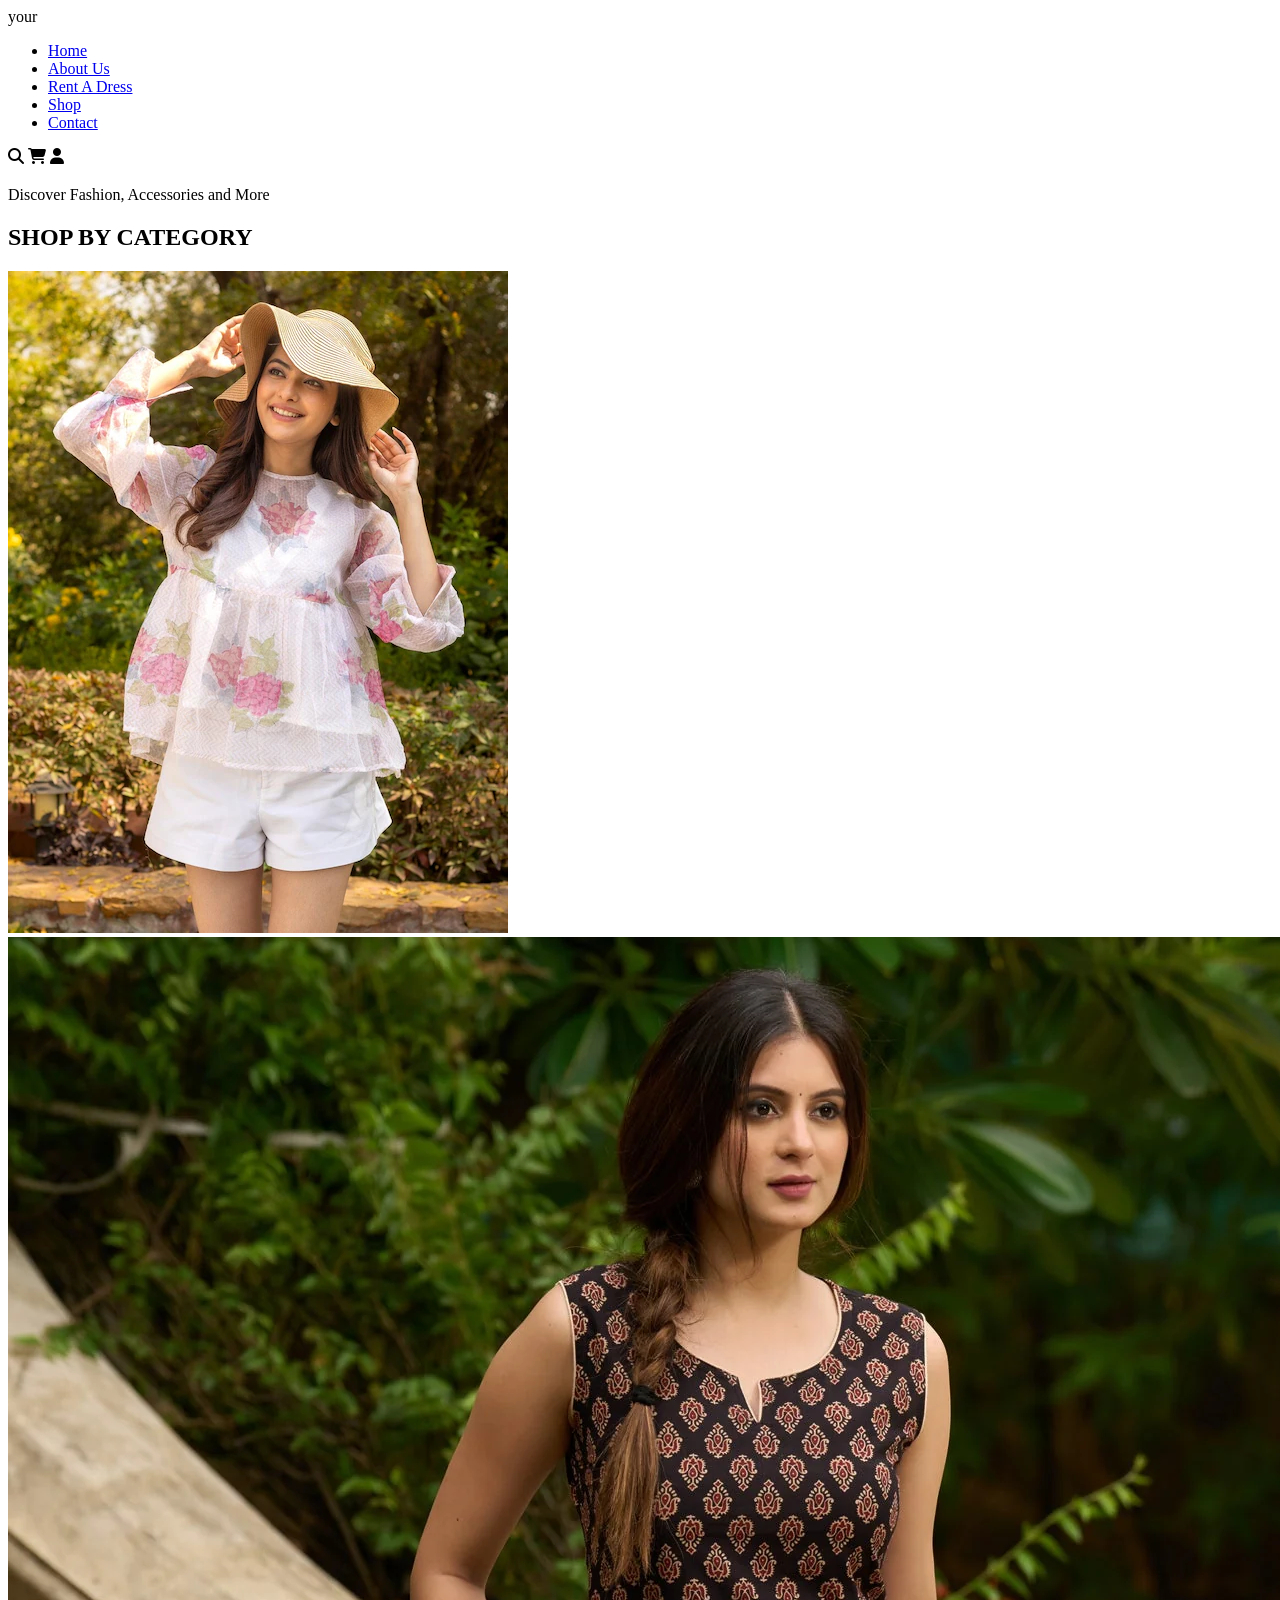
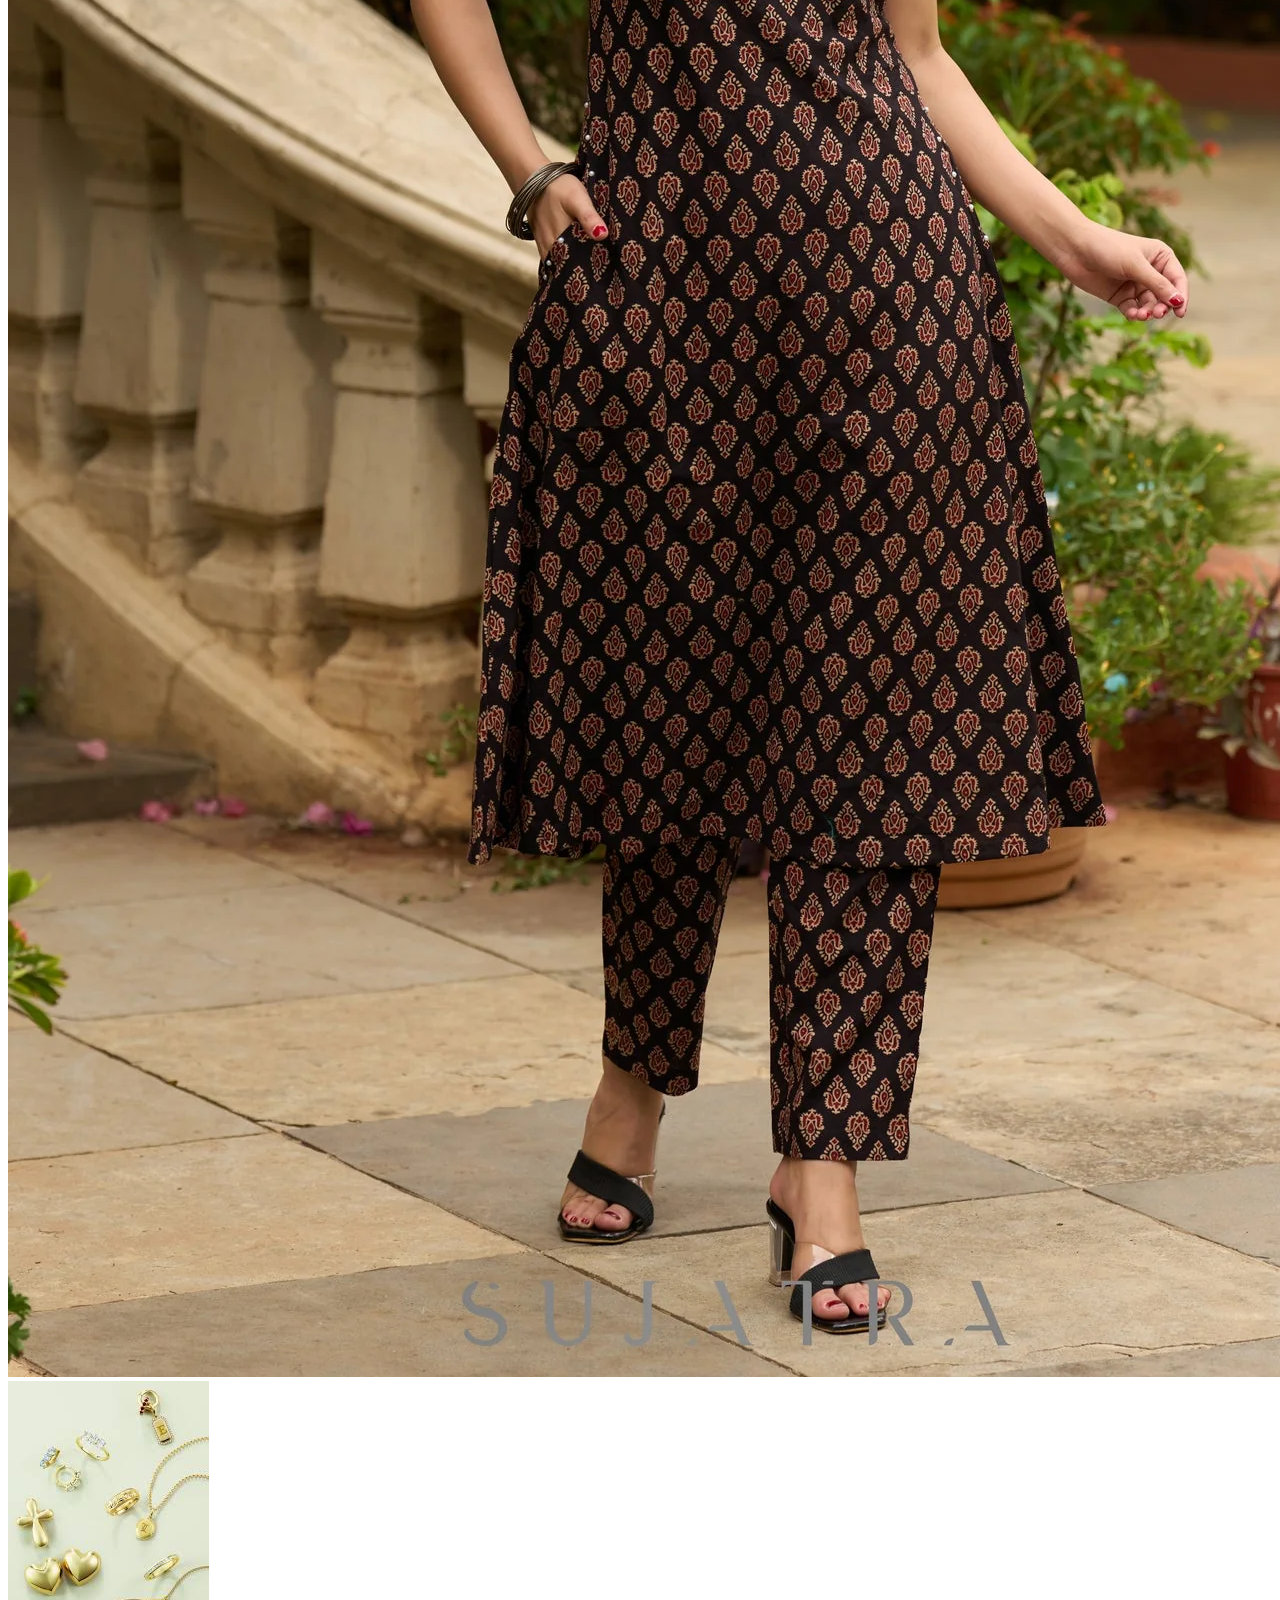
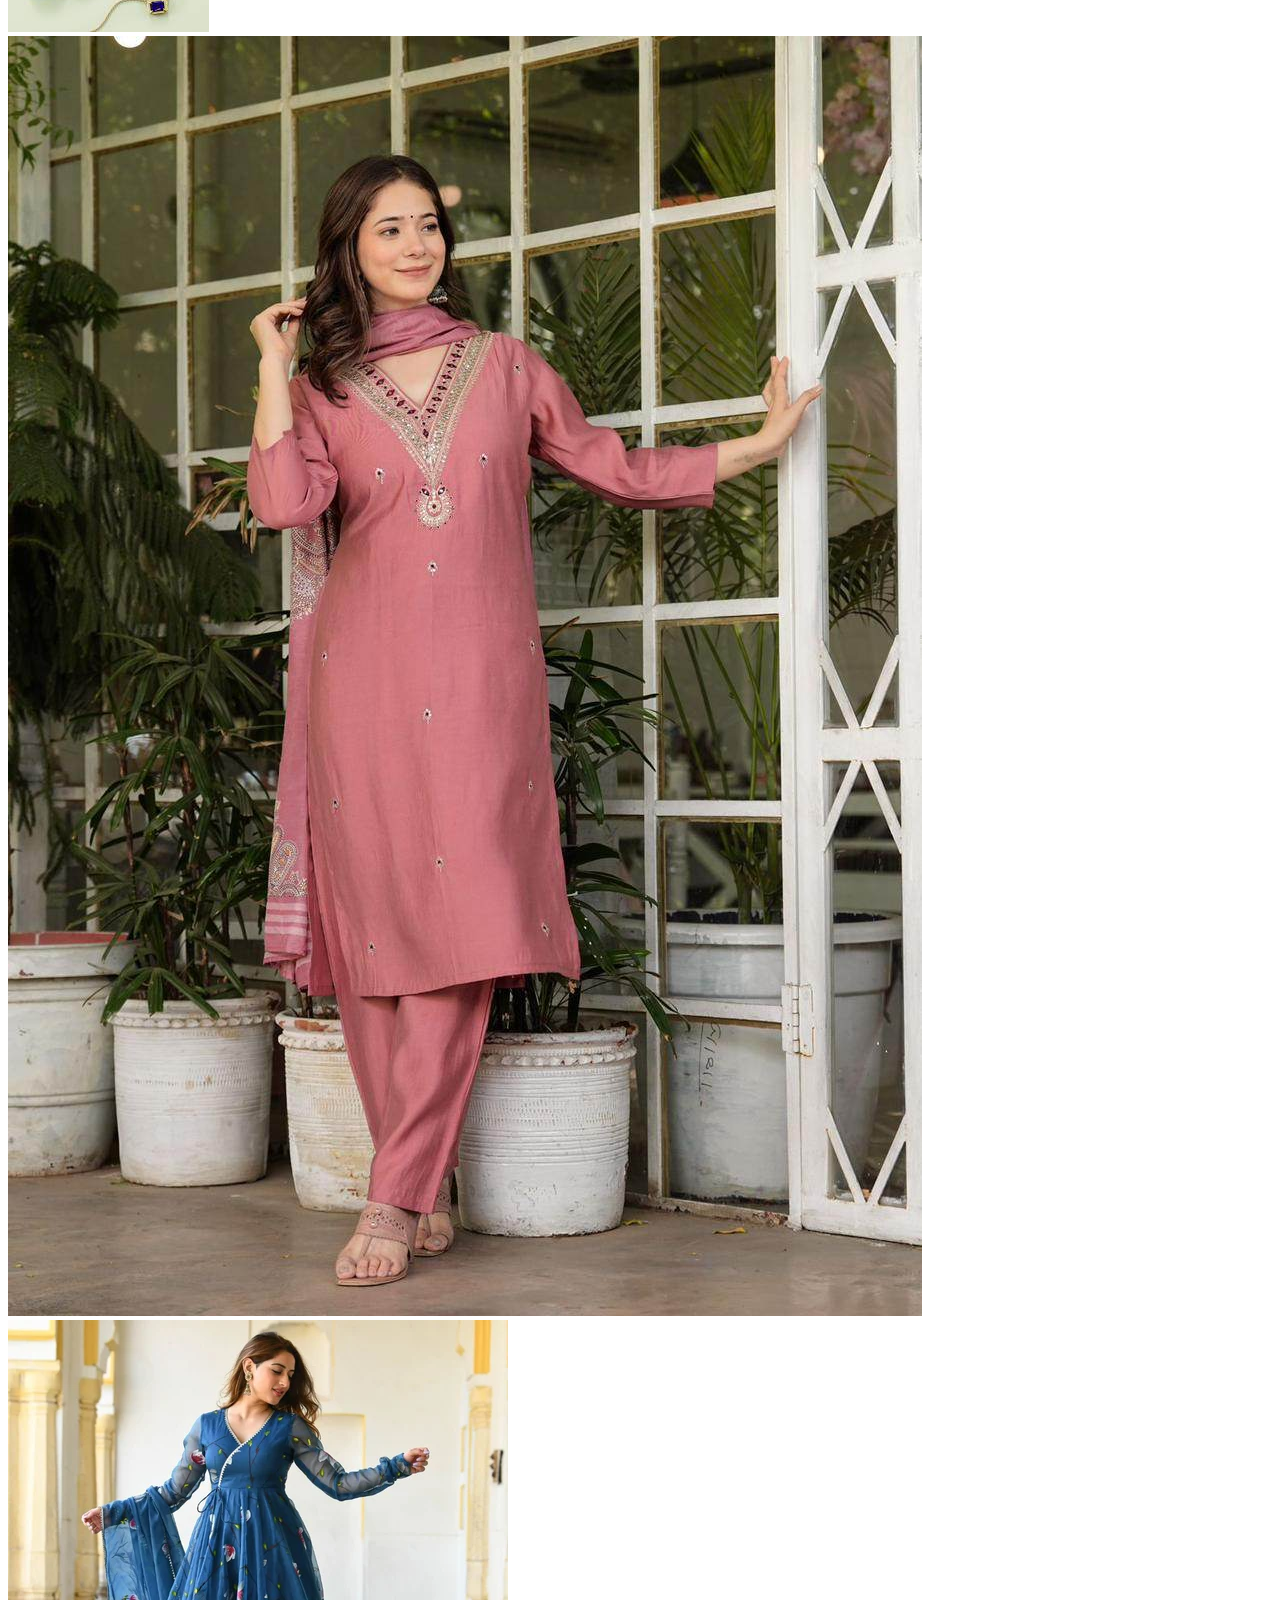
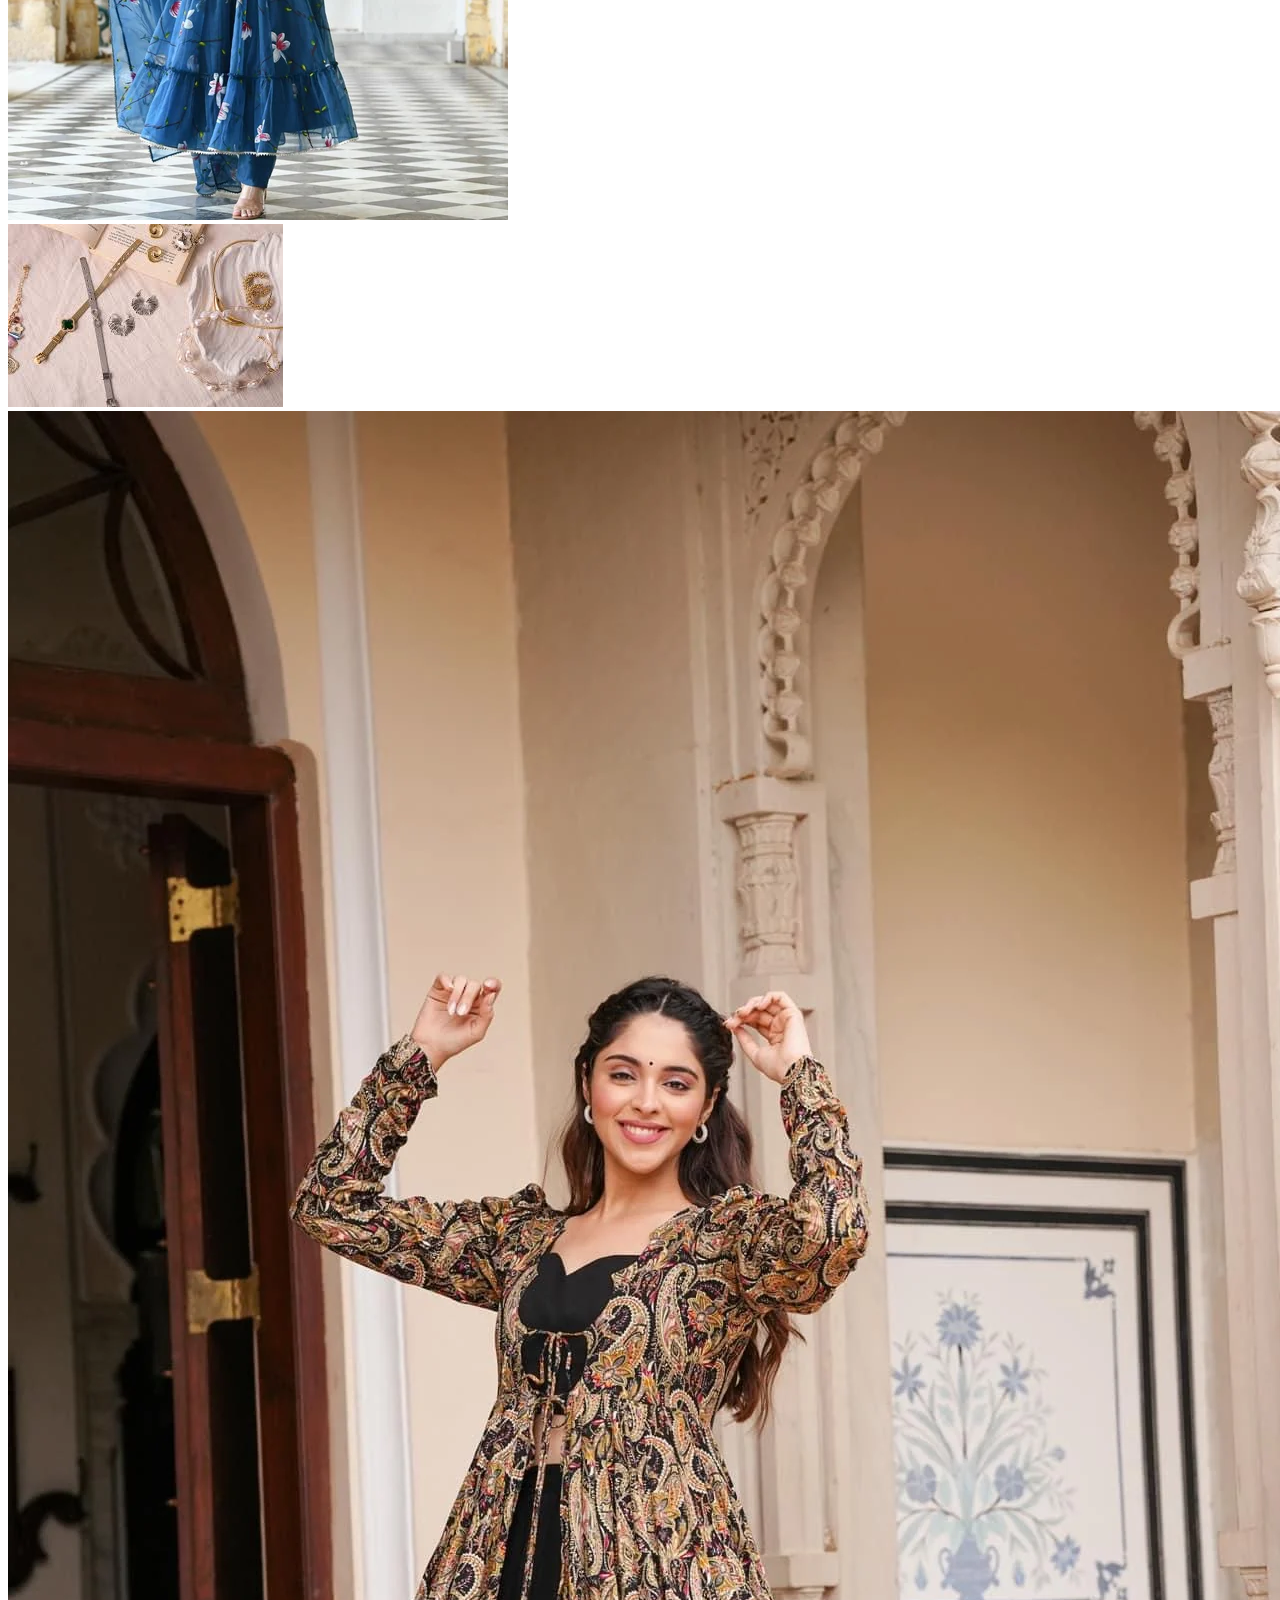
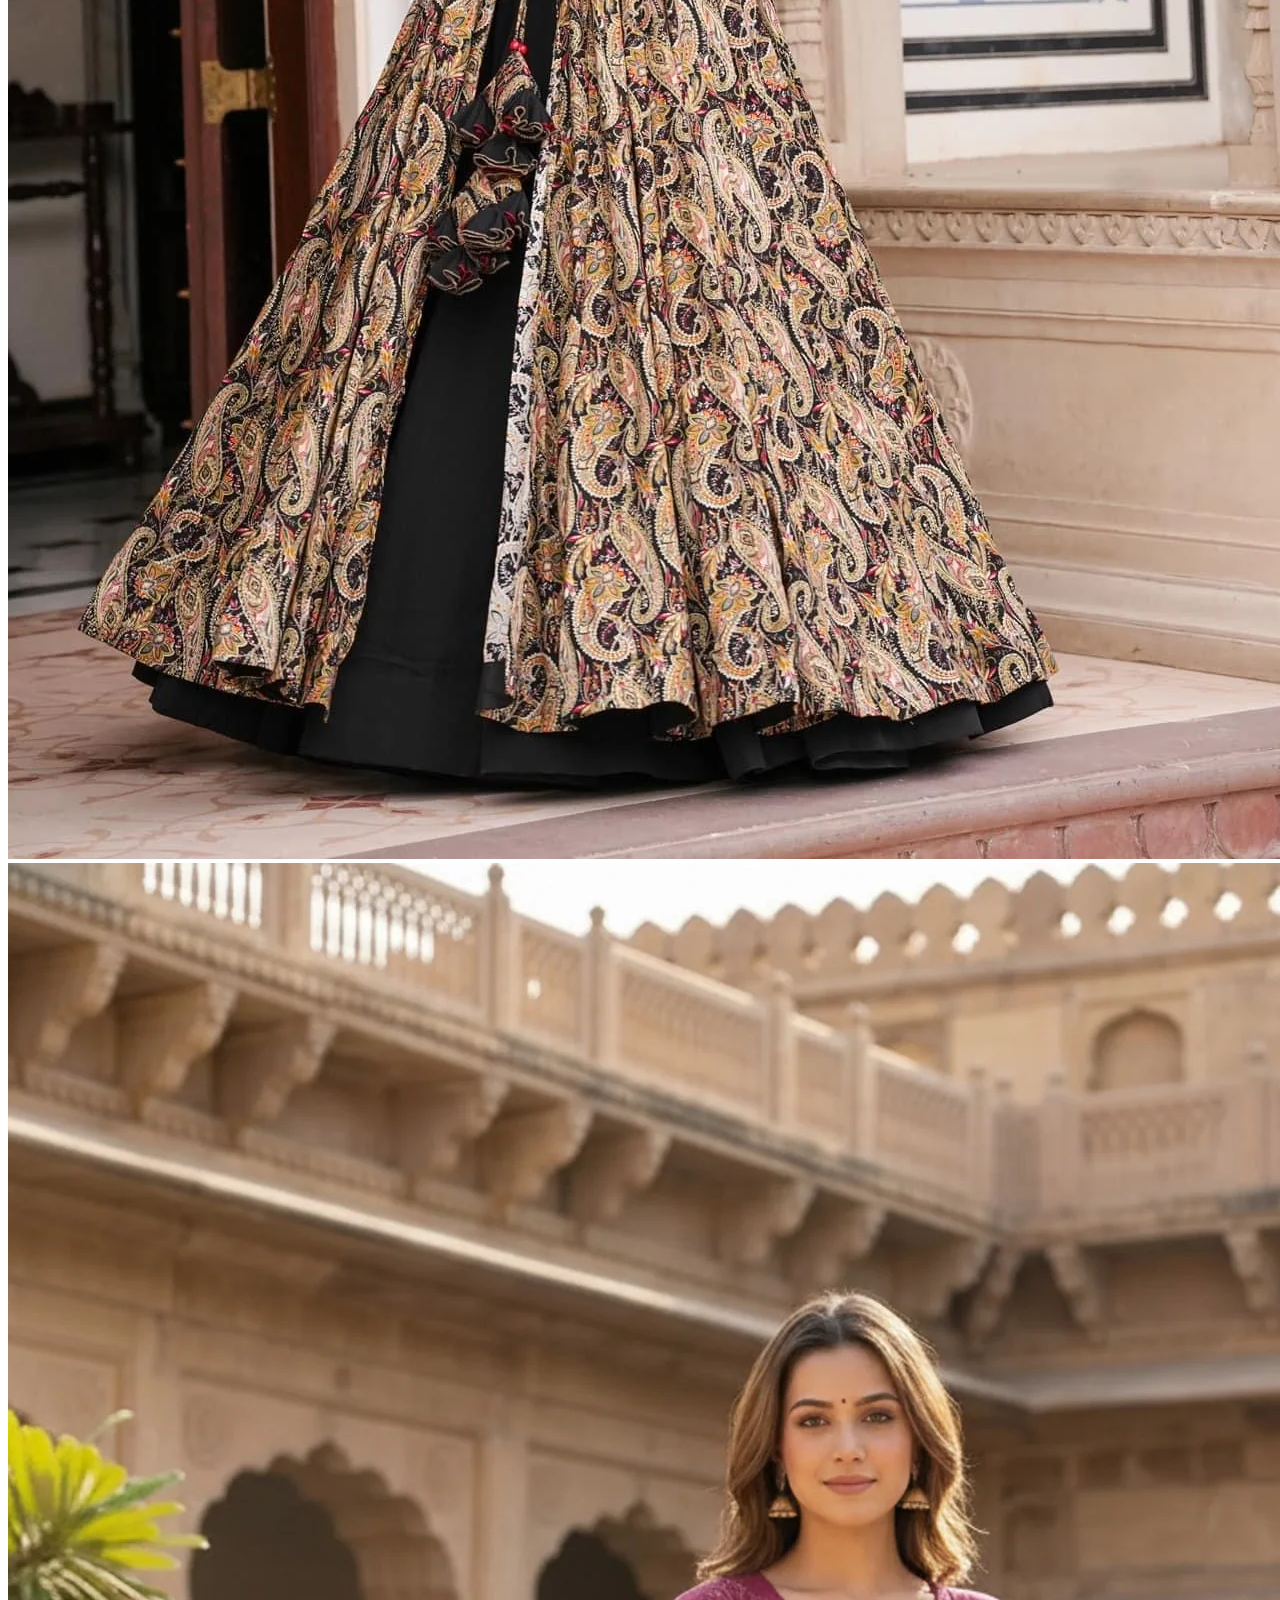
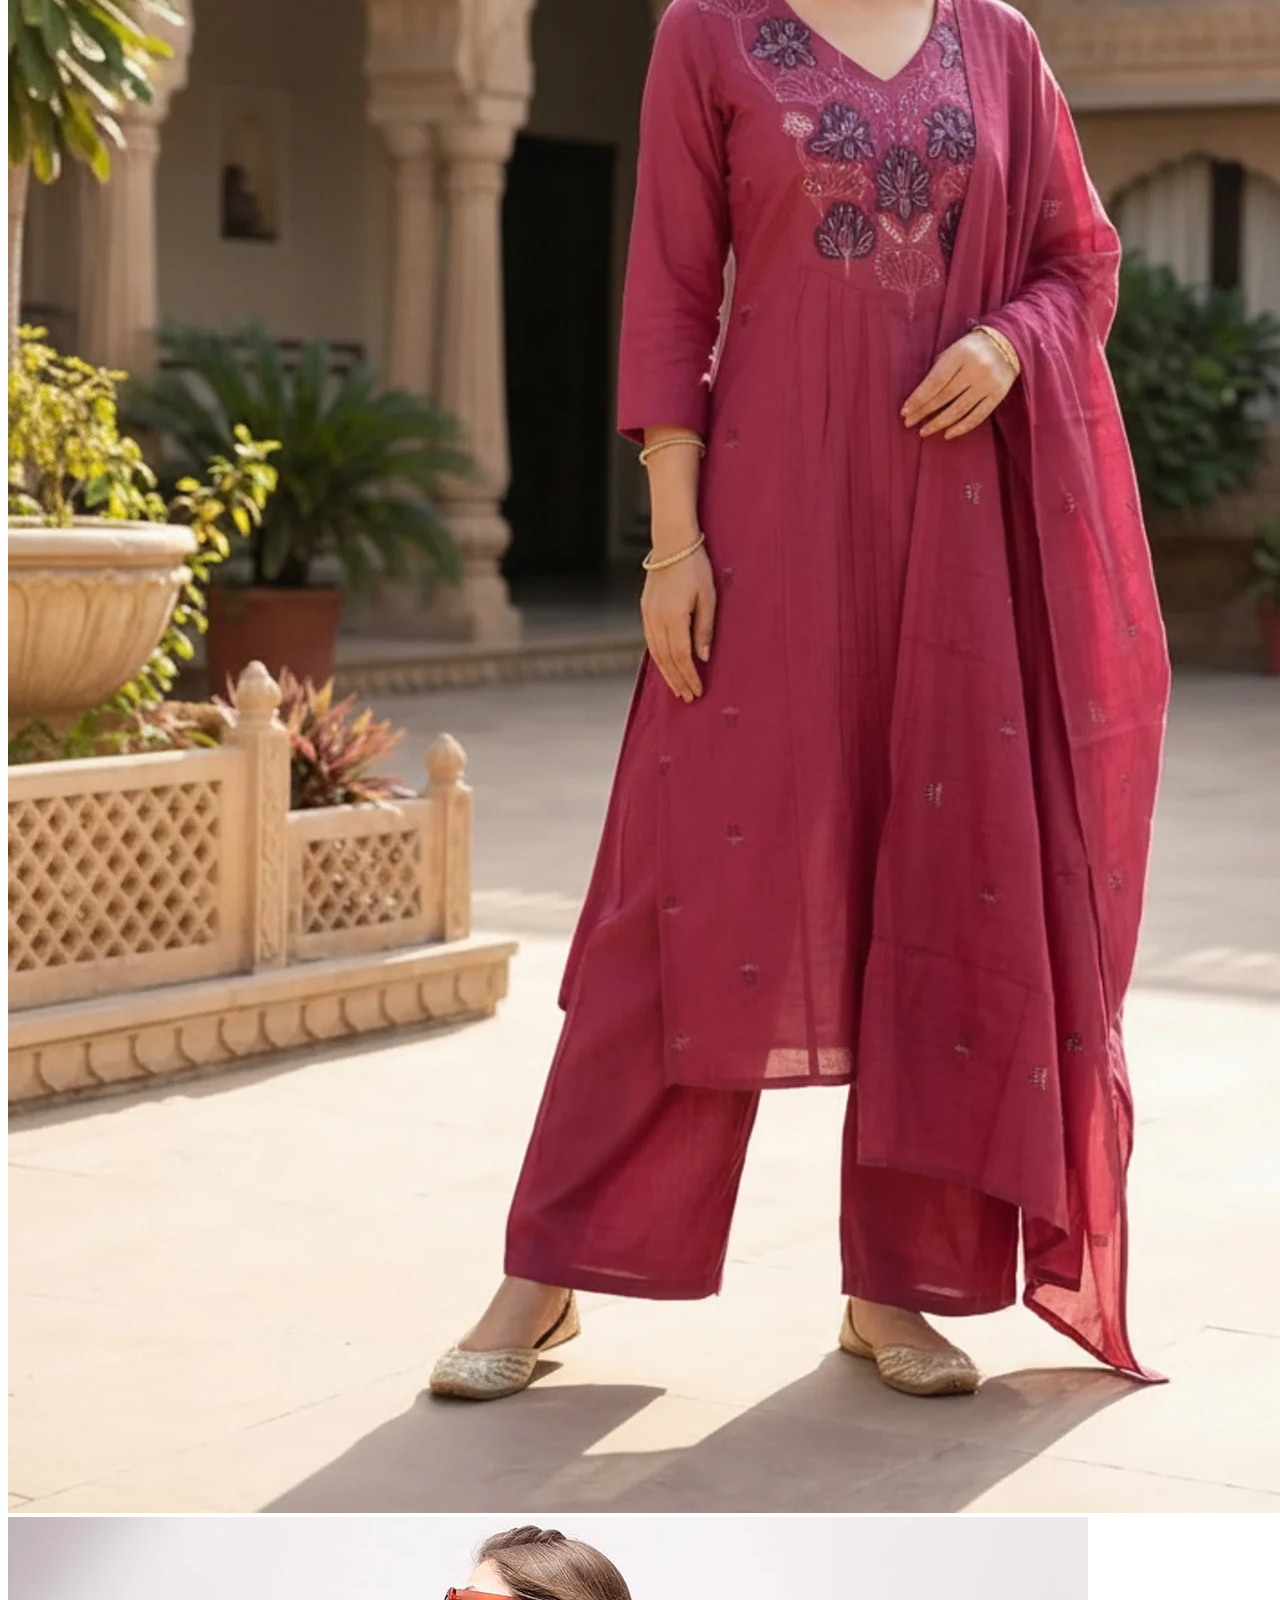
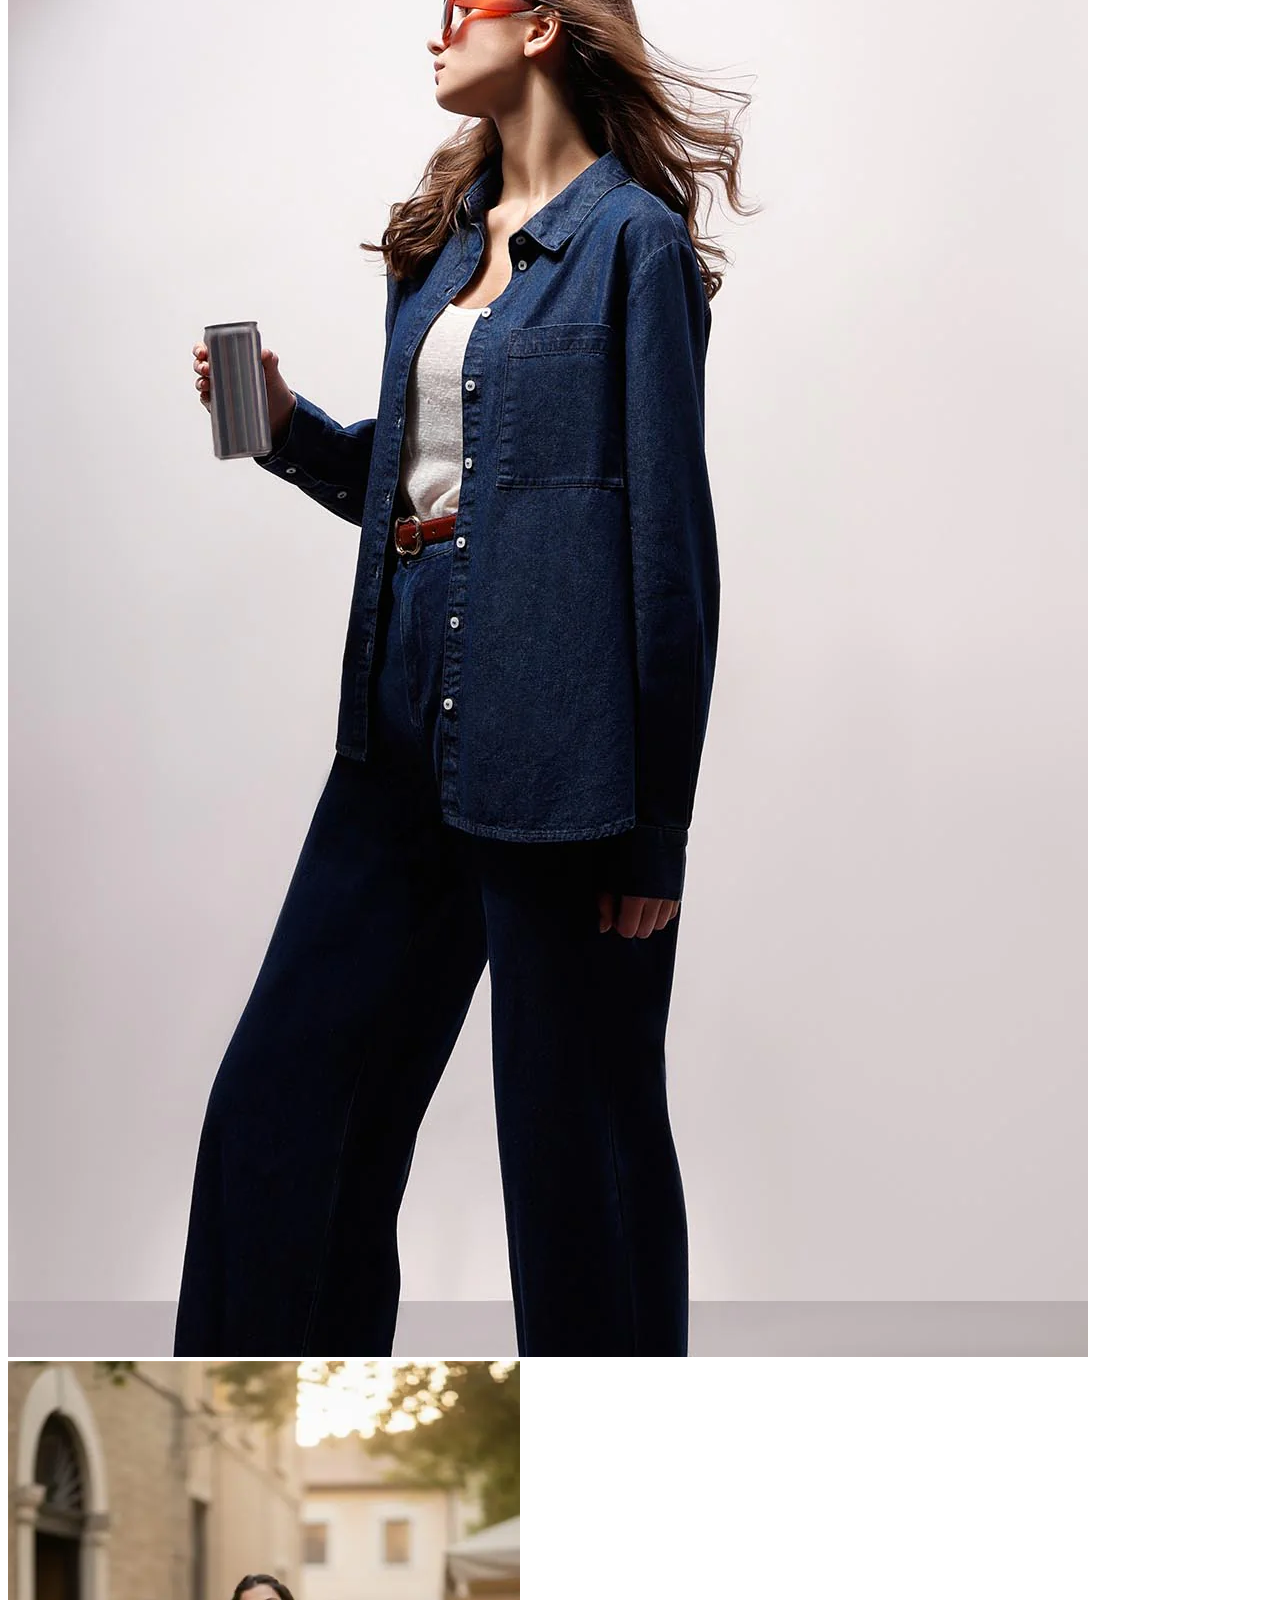
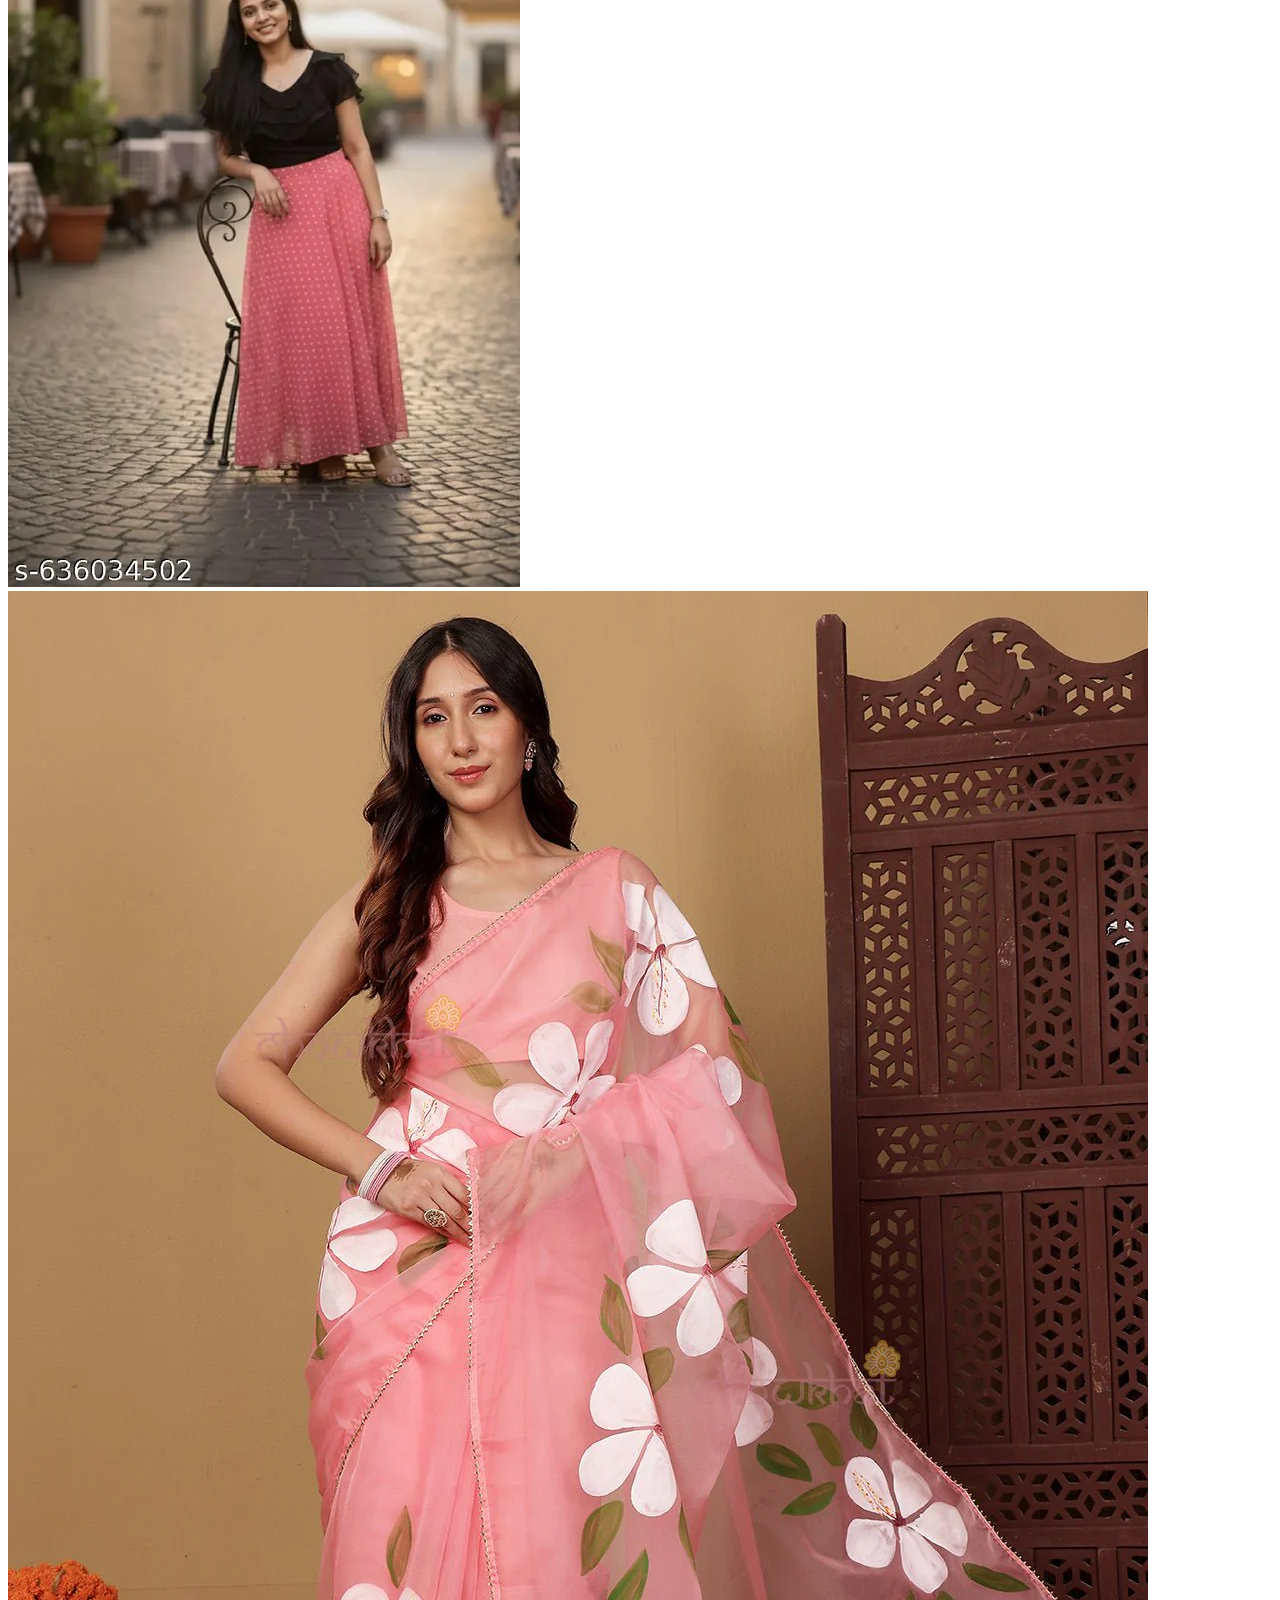
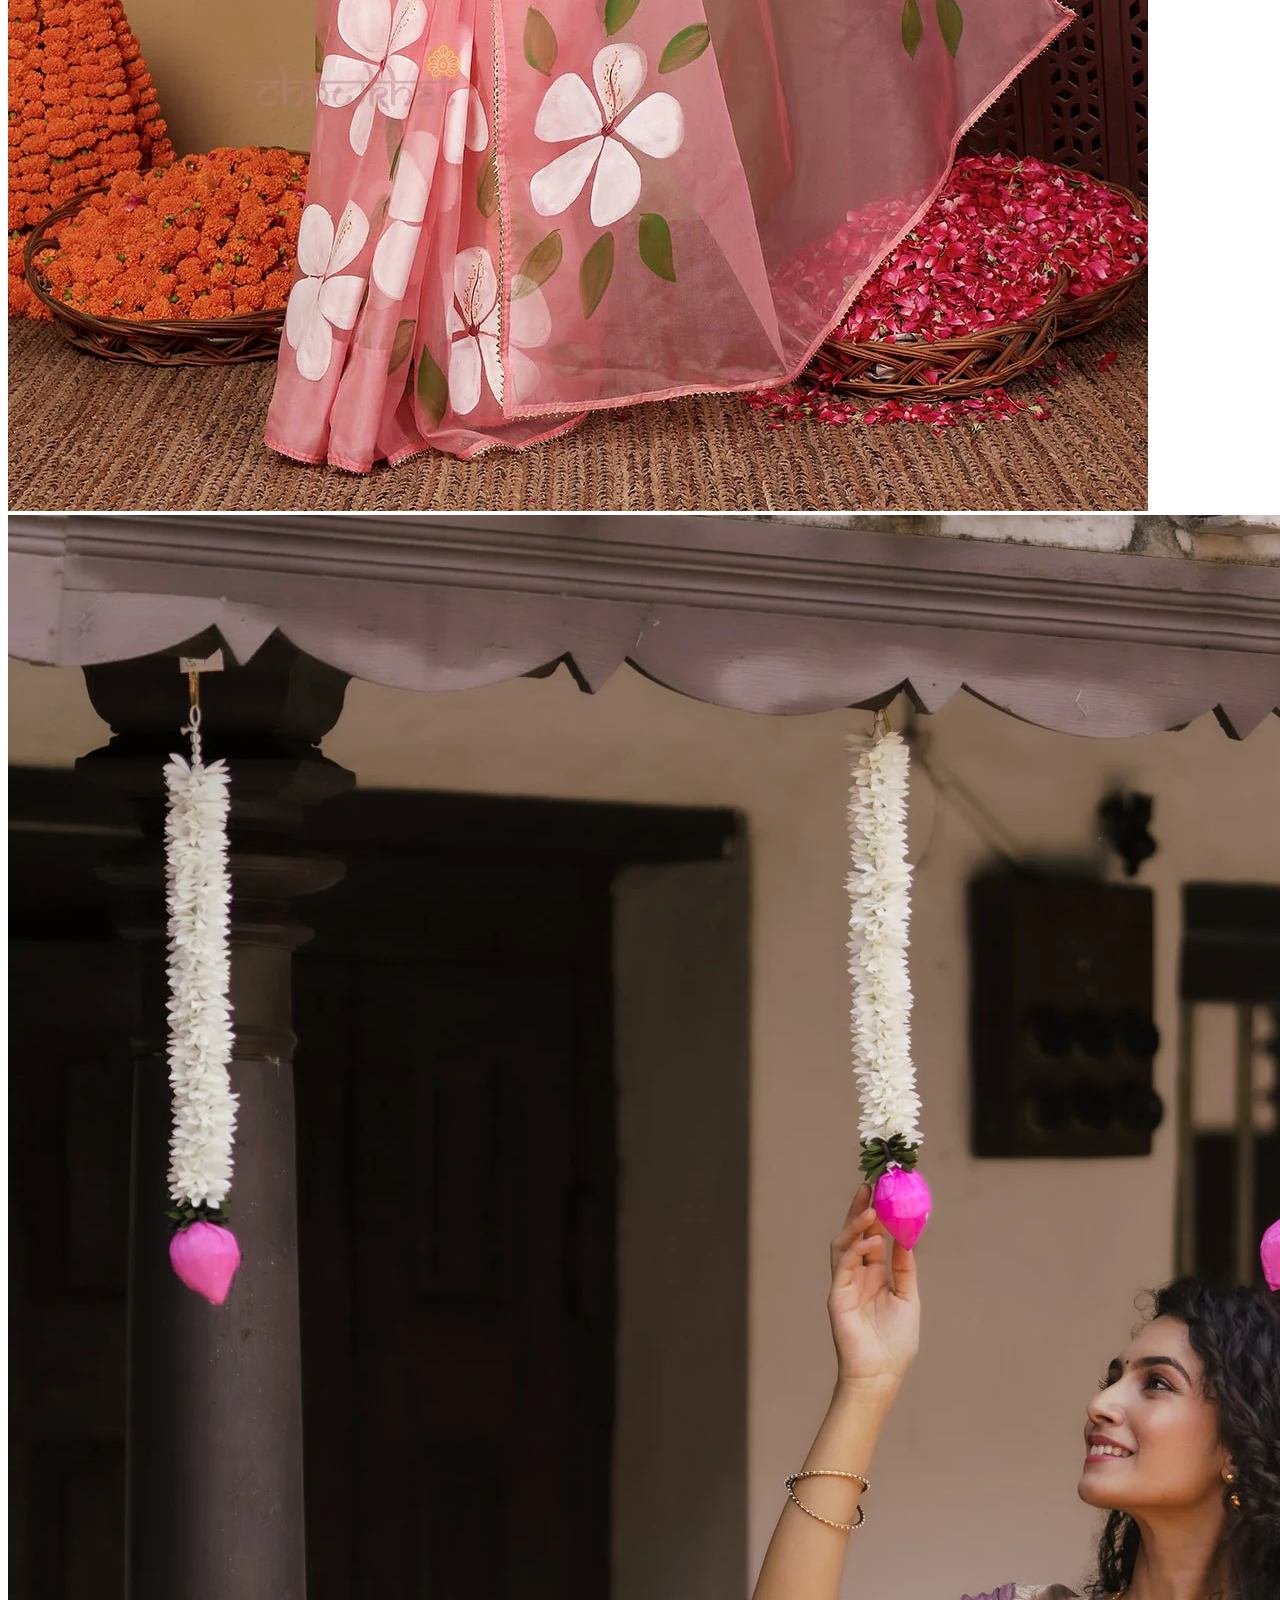
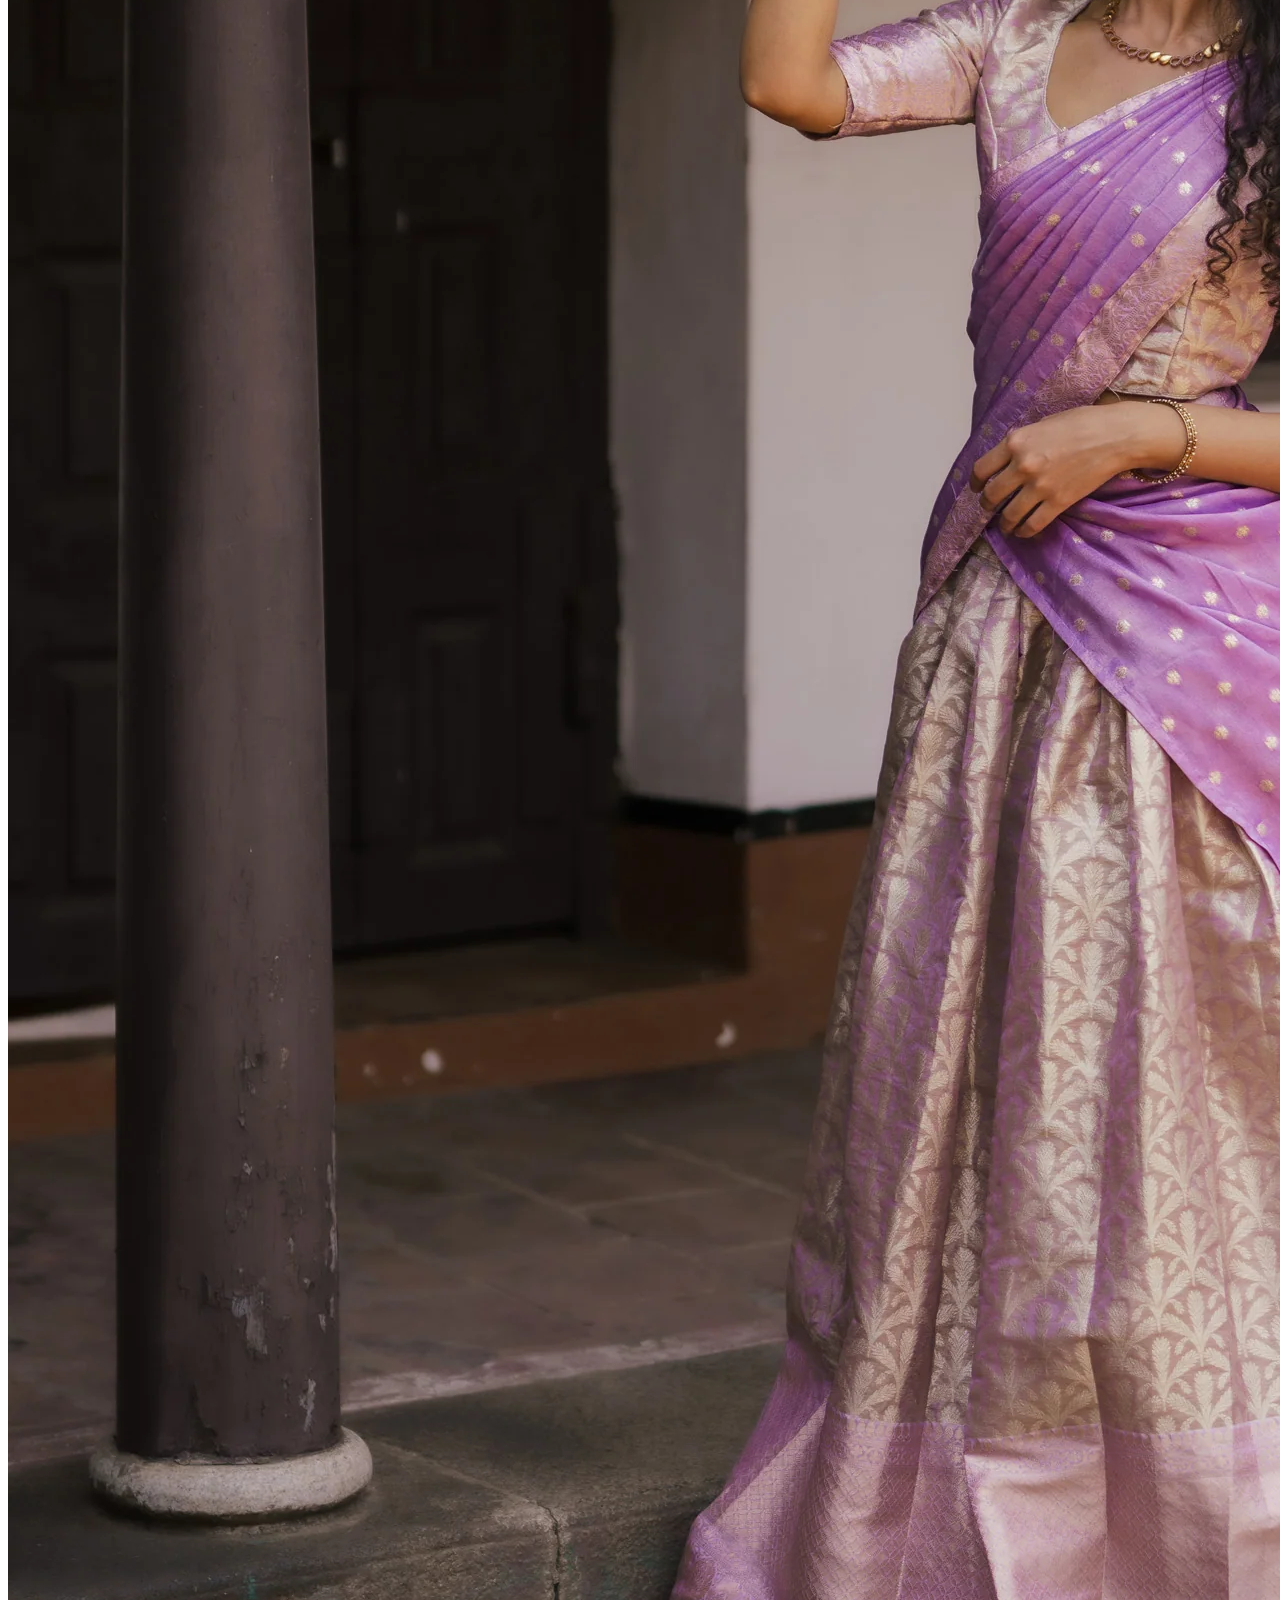
==== index.html @ 6920d7dd "Add files via upload" ====
<!DOCTYPE html>
<html lang="en">
<head>
    <meta charset="UTF-8" />
    <meta name="viewport" content="width=device-width, initial-scale=1.0"/>
    <title>YOUR - Online Shopping</title>

    <!-- CSS -->
    <link rel="stylesheet" href="homee.css">

    <!-- Font Awesome -->
    <link rel="stylesheet"
    href="https://cdnjs.cloudflare.com/ajax/libs/font-awesome/6.5.1/css/all.min.css"/>
</head>

<body>

    <!-- HEADER -->
    <header>
        <div class="logo">your</div>
        <nav>
            <ul>
                <li><a href="index.html">Home</a></li>
                <li><a href="about us.html">About Us</a></li>
                <li><a href="rent.html">Rent A Dress</a></li>
                <li><a href="refresh.html">Shop</a></li>
                <li><a href="contact.html">Contact</a></li>
            </ul>
        </nav>

        <div class="header-icons">
            <i class="fa-solid fa-magnifying-glass"></i>
            <i class="fa-solid fa-cart-shopping"></i>
            <i class="fa-solid fa-user"></i>
        </div>
    </header>

    <!-- HERO -->
    <section class="hero">
        <div class="hero-content">
            <h1> </h1>
            <p>
                Discover Fashion, Accessories and More
            </p>

           
        </div>
    </section>

    <!-- CATEGORIES -->
    <section class="categories">

        <h2>SHOP BY CATEGORY</h2>

        <div class="category-container">

            <div class="category-card">
                <img src="short.webp" alt="">
               
            </div>

            <div class="category-card">
                <img src="copy.webp" alt="">
               
            </div>

            <div class="category-card">
                <img src="images (21).jpg" alt="">
                
            </div>
            
            <div class="category-card">
                <img src="WhatsA.jpg" alt="">
               
            </div>

            <div class="category-card">
                <img src="whatsapp-.webp" alt="">
               
            </div>

            <div class="category-card">
                <img src="images (19).jpg" alt="">
                
            </div>
            <div class="category-card">
                <img src="Lucaya1101a.webp" alt="">
                
            </div>
            <div class="category-card">
                <img src="image_1.webp" alt="">
                
            </div>
            <div class="category-card">
                <img src="ea15c8ad881.webp" alt="">
                
            </div>
            <div class="category-card">
                <img src="jouy_512.webp" alt="">
                
            </div>
            <div class="category-card">
                <img src="Untitled_Session0767.webp" alt="">
                
            </div>
            <div class="category-card">
                <img src="DSC07158.webp" alt="">
                
            </div>

        </div>
    </section>

    <!-- PRODUCTS -->
    <section class="products">

        <h2>FEATURED PRODUCTS</h2>

        <div class="product-container">

            <div class="product-card">
                <img src="ckl.jpg" alt="">
                
                
            </div>

            <div class="product-card">
                <img src="b7.avif" alt="">
            </div>

            <div class="product-card">
                <img src="korean.webp" alt="">
            </div>

            <div class="product-card">
                <img src="AC_UY1100_.jpg" alt="">
            </div>
            <div class="product-card">
                <img src="free.webp" alt="">
            </div>
            <div class="product-card">
                <img src="eb0a982.jpg" alt="">
            </div>
            <div class="product-card">
                <img src="MJIcsilL.jpg" alt="">
            </div>
            <div class="product-card">
                <img src="images (33).jpg" alt="">
            </div>





        </div>
    </section>

    <!-- ABOUT -->
    <section class="about">

        <div class="about-content">

            <h2>ABOUT YOUR</h2>

            <p>
                YOUR is a modern online shopping platform offering quality
                products at affordable prices. Shop safely and enjoy fast delivery.
            </p>

        </div>

    </section>

   
    <!-- FOOTER -->
    <footer>

        <p>© 2026 YOUR Shopping Website. All Rights Reserved.</p>

        <div class="social-icons">
            <i class="fa-brands fa-facebook"></i>
            <i class="fa-brands fa-instagram"></i>
            <i class="fa-brands fa-twitter"></i>
            <i class="fa-brands fa-youtube"></i>
        </div>

    </footer>

</body>
</html>
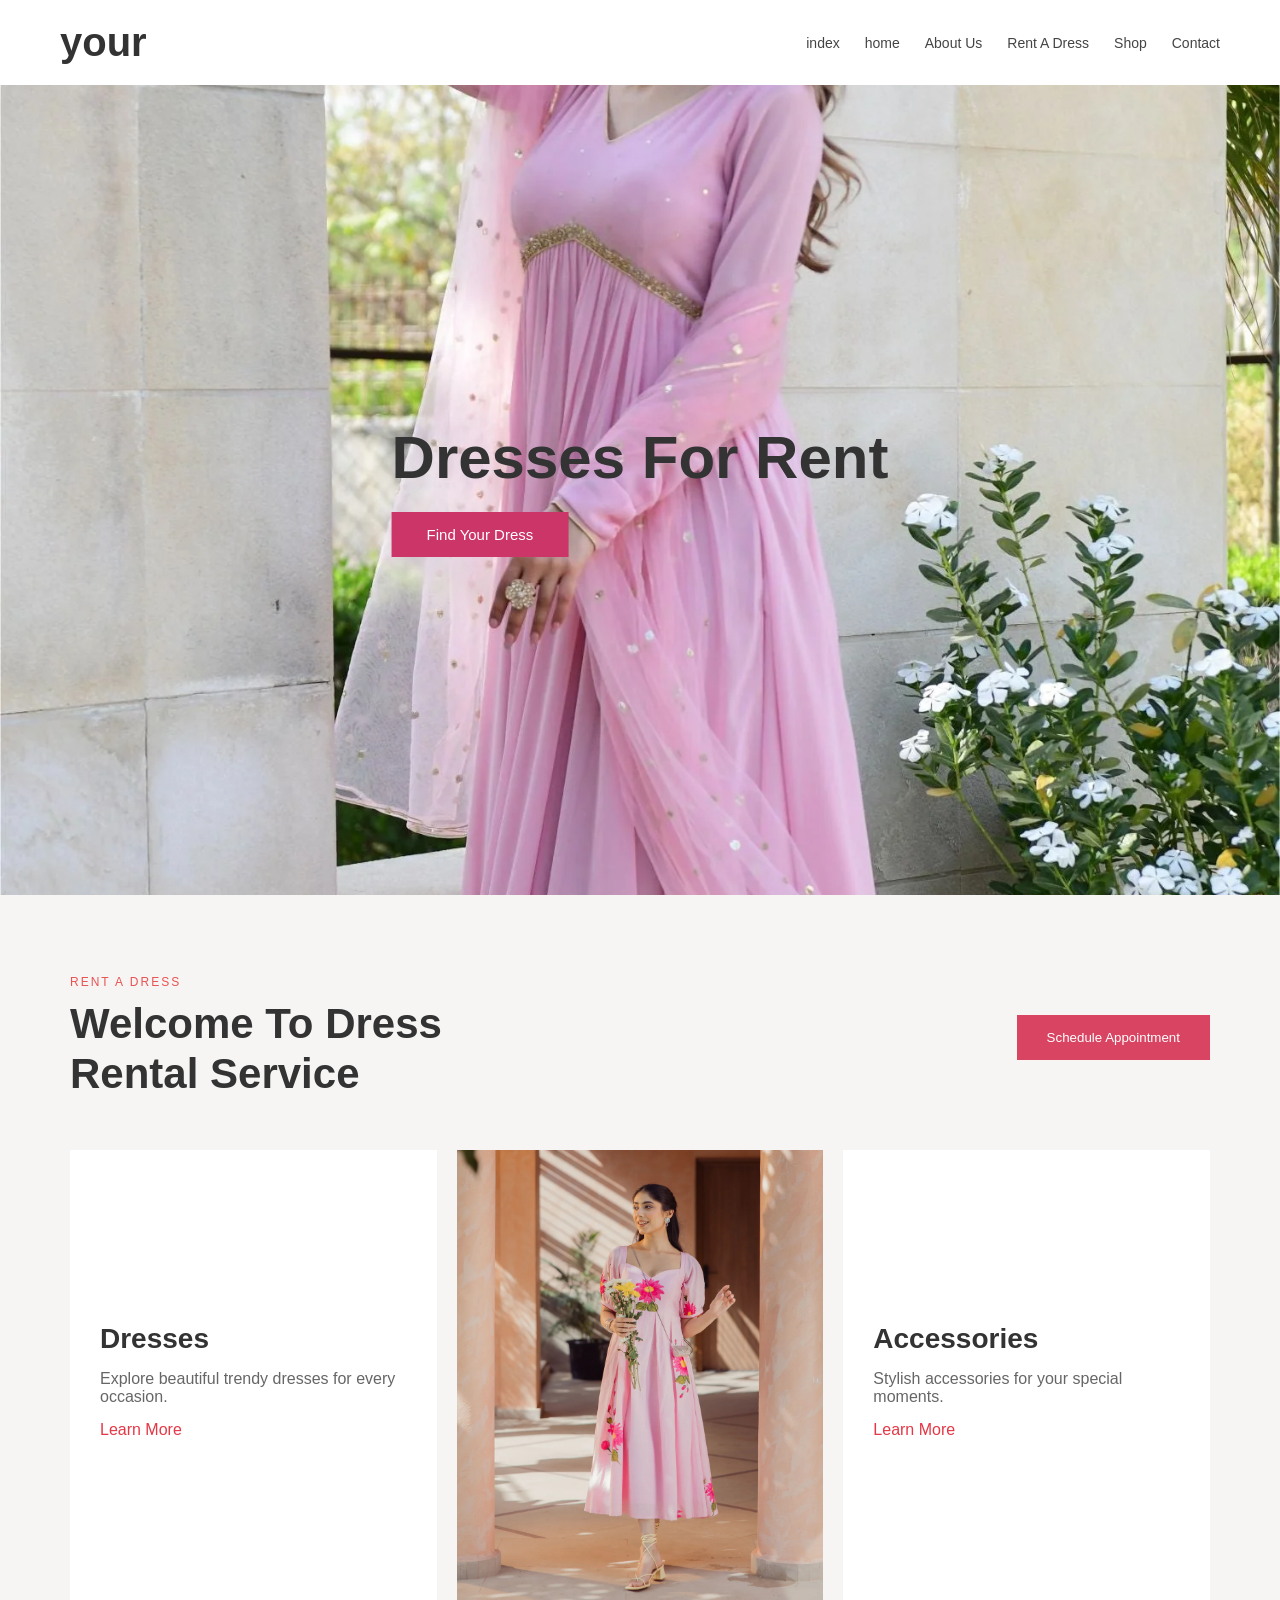
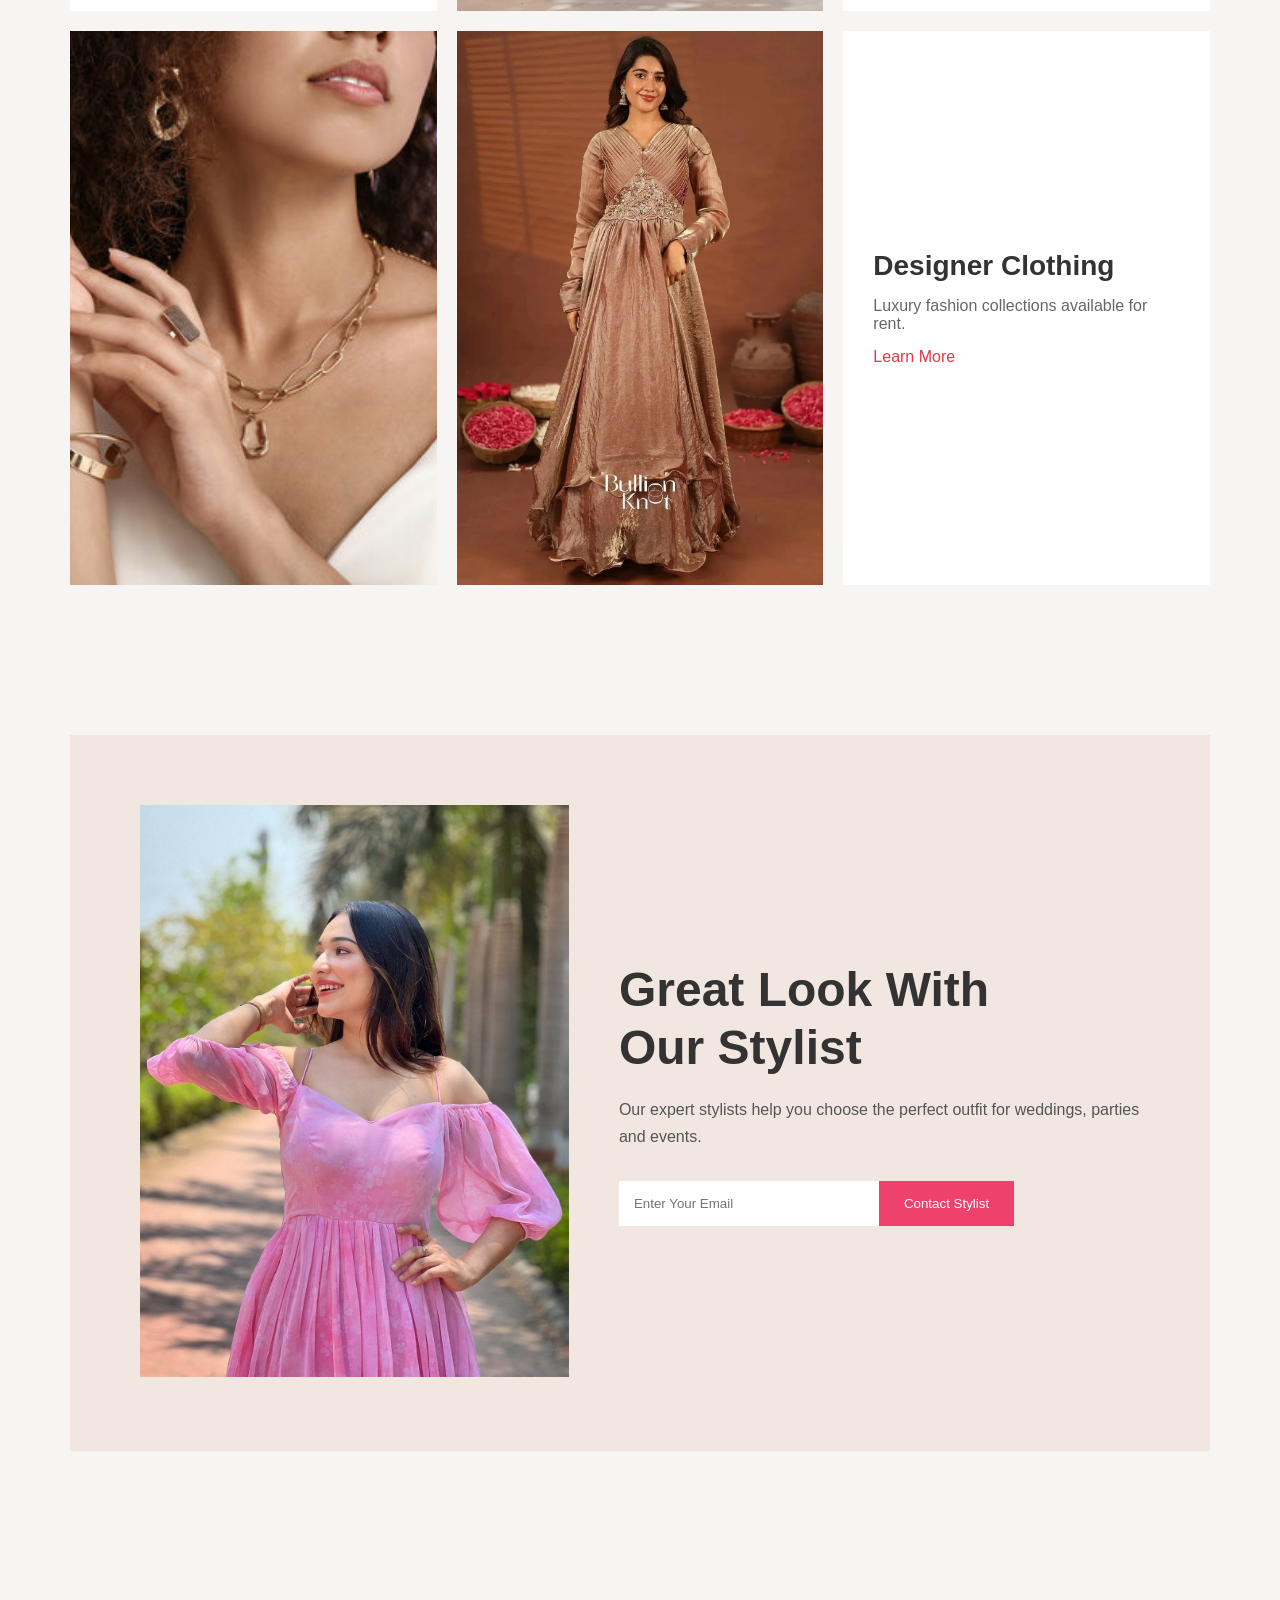
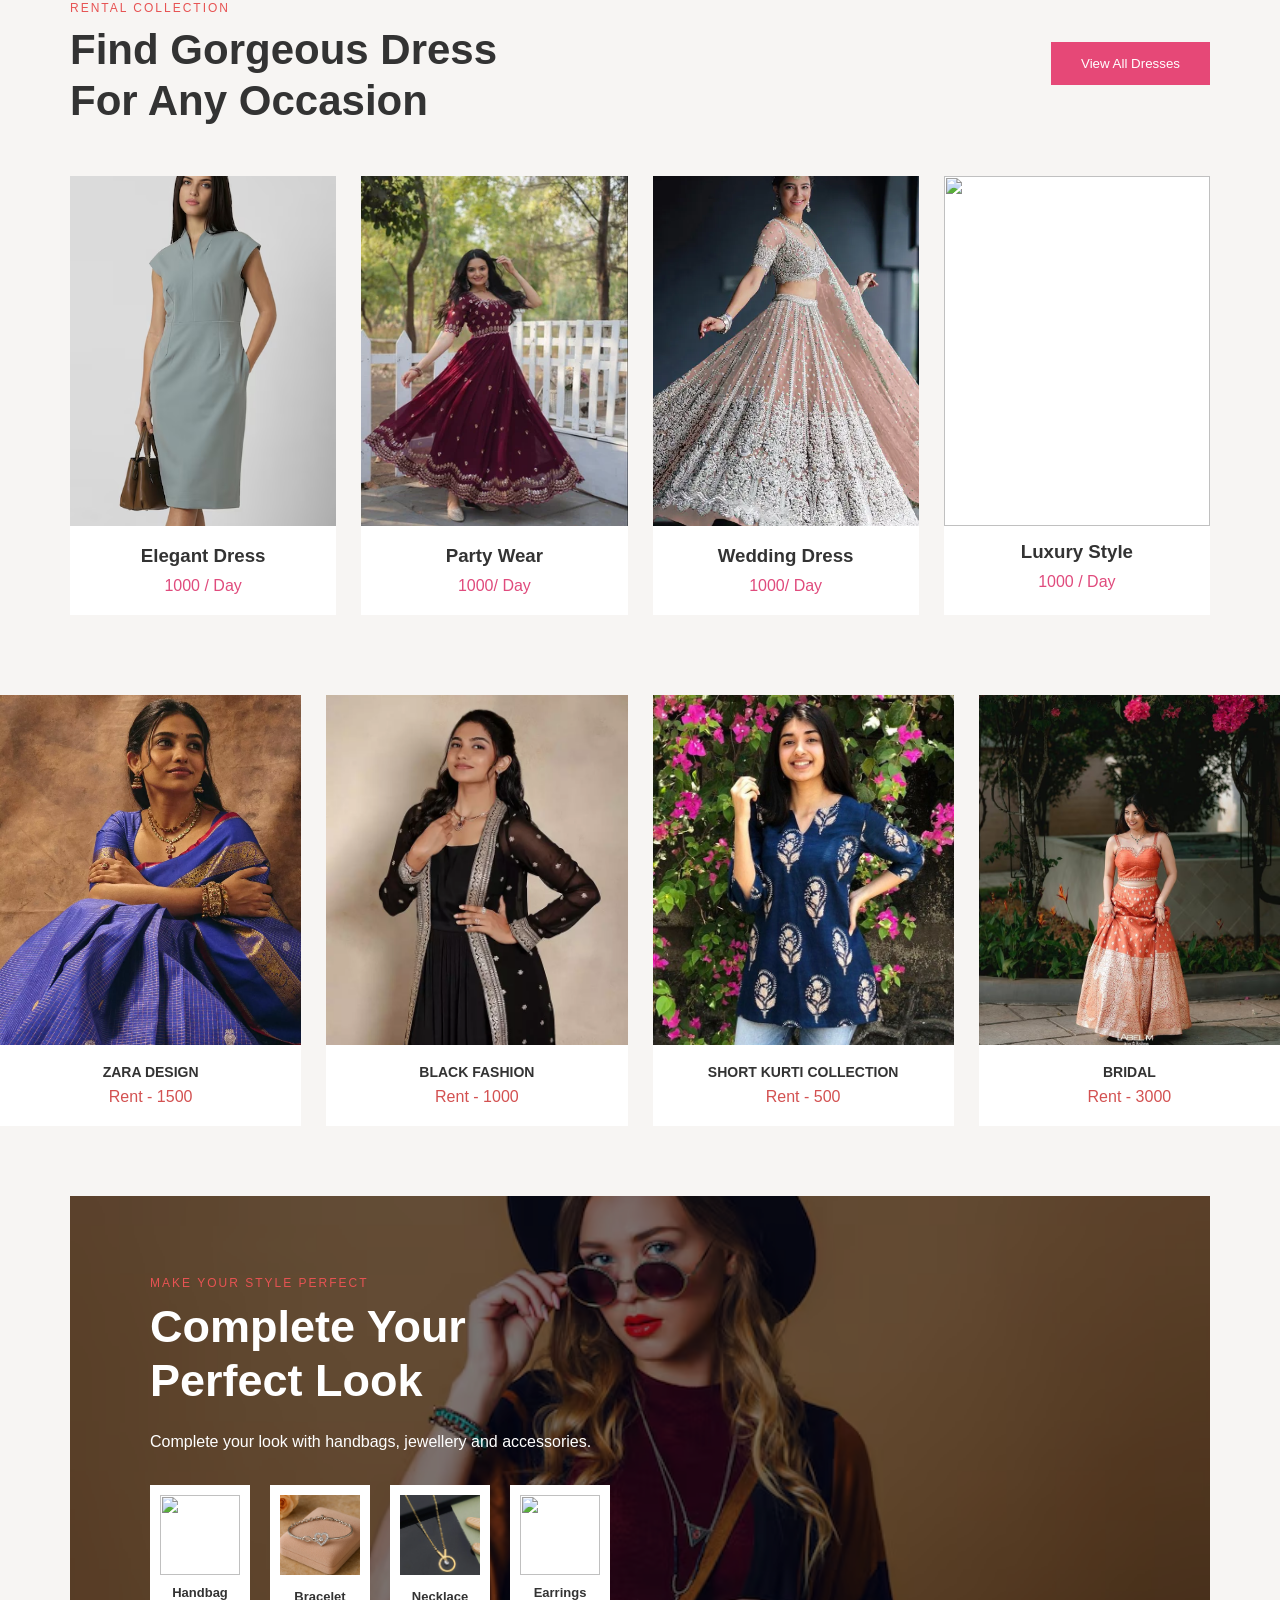
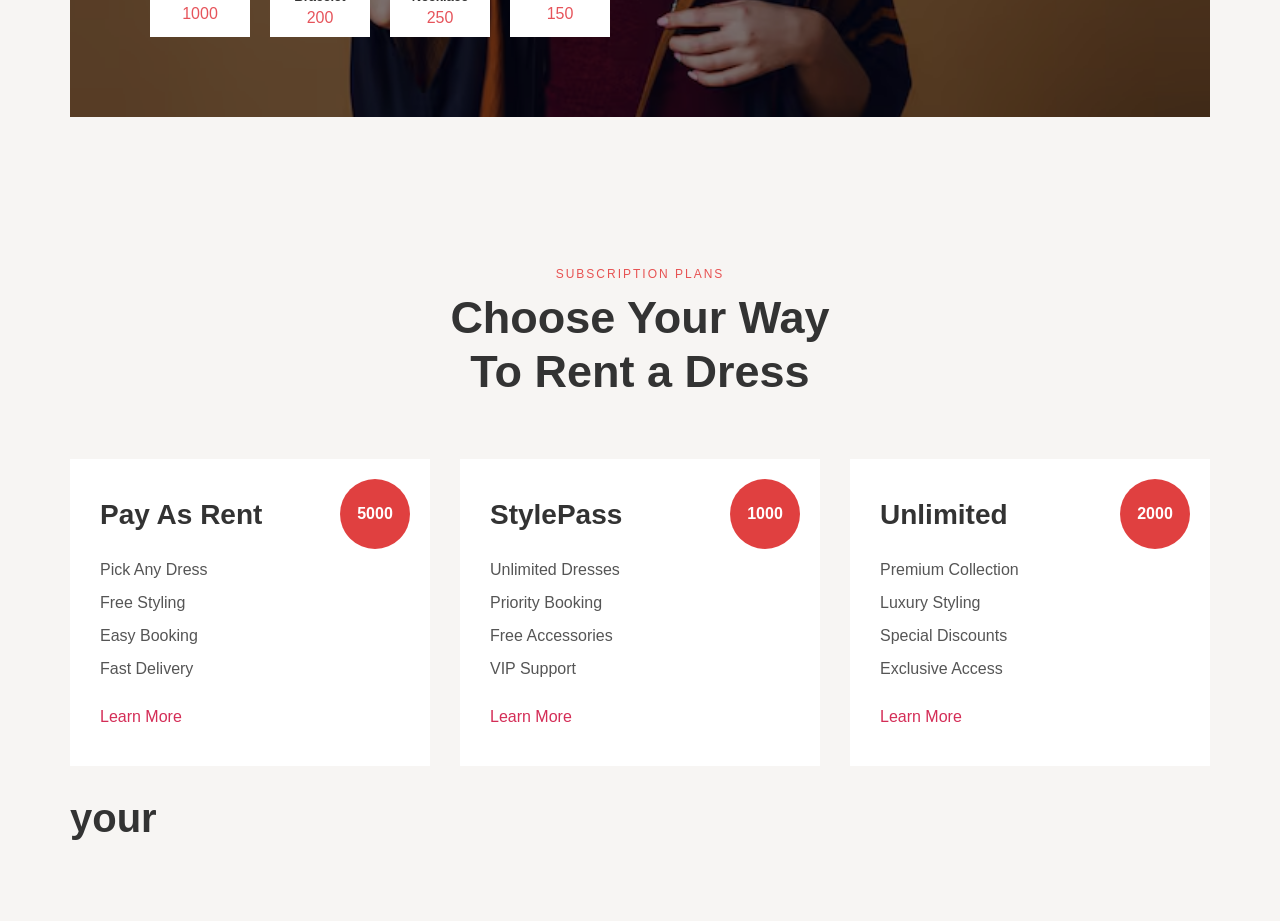
==== commit c6926151: "Add files via upload" ====
--- a/index.html
+++ b/index.html
@@ -3,24 +3,19 @@
 <head>
     <meta charset="UTF-8" />
     <meta name="viewport" content="width=device-width, initial-scale=1.0"/>
-    <title>YOUR - Online Shopping</title>
-
-    <!-- CSS -->
-    <link rel="stylesheet" href="homee.css">
-
-    <!-- Font Awesome -->
-    <link rel="stylesheet"
-    href="https://cdnjs.cloudflare.com/ajax/libs/font-awesome/6.5.1/css/all.min.css"/>
+    <title>Dress Rental Website</title>
+    <link rel="stylesheet" href="style.css">
 </head>
-
 <body>
 
-    <!-- HEADER -->
+    <!-- Navbar -->
     <header>
         <div class="logo">your</div>
+
         <nav>
             <ul>
-                <li><a href="index.html">Home</a></li>
+               <li><a href="index.html">index</a></li>
+               <li><a href="home.html">home</a></li>
                 <li><a href="about us.html">About Us</a></li>
                 <li><a href="rent.html">Rent A Dress</a></li>
                 <li><a href="refresh.html">Shop</a></li>
@@ -28,163 +23,266 @@
             </ul>
         </nav>
 
-        <div class="header-icons">
-            <i class="fa-solid fa-magnifying-glass"></i>
-            <i class="fa-solid fa-cart-shopping"></i>
-            <i class="fa-solid fa-user"></i>
-        </div>
+        
     </header>
 
-    <!-- HERO -->
+    <!-- Hero Section -->
     <section class="hero">
-        <div class="hero-content">
-            <h1> </h1>
+        <div class="overlay">
+            <h1>Dresses For Rent</h1>
+            <button>Find Your Dress</button>
+        </div>
+    </section>
+
+    <!-- Welcome Section -->
+    <section class="welcome">
+        <div class="top-text">
+            <div>
+                <p class="small-title">RENT A DRESS</p>
+                <h2>Welcome To Dress <br> Rental Service</h2>
+            </div>
+
+            <button class="appointment-btn">
+                Schedule Appointment
+            </button>
+        </div>
+
+        <!-- Grid Cards -->
+        <div class="grid-container">
+
+            <div class="card text-card">
+                <h3>Dresses</h3>
+                <p>Explore beautiful trendy dresses for every occasion.</p>
+                <a href="#">Learn More</a>
+            </div>
+
+            <div class="card image-card">
+                <img src="1.webp" alt="">
+            </div>
+
+            <div class="card text-card">
+                <h3>Accessories</h3>
+                <p>Stylish accessories for your special moments.</p>
+                <a href="#">Learn More</a>
+            </div>
+
+            <div class="card image-card">
+                <img src="mma.jpg" alt="">
+            </div>
+
+            <div class="card image-card">
+                <img src="Prizam_1.webp" alt="">
+            </div>
+
+            <div class="card text-card">
+                <h3>Designer Clothing</h3>
+                <p>Luxury fashion collections available for rent.</p>
+                <a href="#">Learn More</a>
+            </div>
+
+        </div>
+    </section>
+
+    <!-- Stylist Section -->
+    <section class="stylist-section">
+
+        <div class="stylist-image">
+            <img src="smile.jpg" alt="">
+        </div>
+
+        <div class="stylist-content">
+            <h2>Great Look With <br> Our Stylist</h2>
+
             <p>
-                Discover Fashion, Accessories and More
+                Our expert stylists help you choose the perfect outfit
+                for weddings, parties and events.
             </p>
 
-           
-        </div>
-    </section>
-
-    <!-- CATEGORIES -->
-    <section class="categories">
-
-        <h2>SHOP BY CATEGORY</h2>
-
-        <div class="category-container">
-
-            <div class="category-card">
-                <img src="short.webp" alt="">
-               
-            </div>
-
-            <div class="category-card">
-                <img src="copy.webp" alt="">
-               
-            </div>
-
-            <div class="category-card">
-                <img src="images (21).jpg" alt="">
-                
-            </div>
-            
-            <div class="category-card">
-                <img src="WhatsA.jpg" alt="">
-               
-            </div>
-
-            <div class="category-card">
-                <img src="whatsapp-.webp" alt="">
-               
-            </div>
-
-            <div class="category-card">
-                <img src="images (19).jpg" alt="">
-                
-            </div>
-            <div class="category-card">
-                <img src="Lucaya1101a.webp" alt="">
-                
-            </div>
-            <div class="category-card">
-                <img src="image_1.webp" alt="">
-                
-            </div>
-            <div class="category-card">
-                <img src="ea15c8ad881.webp" alt="">
-                
-            </div>
-            <div class="category-card">
-                <img src="jouy_512.webp" alt="">
-                
-            </div>
-            <div class="category-card">
-                <img src="Untitled_Session0767.webp" alt="">
-                
-            </div>
-            <div class="category-card">
-                <img src="DSC07158.webp" alt="">
-                
-            </div>
-
-        </div>
-    </section>
-
-    <!-- PRODUCTS -->
+            <div class="subscribe-box">
+                <input type="email" placeholder="Enter Your Email">
+                <button>Contact Stylist</button>
+            </div>
+        </div>
+
+    </section>
+
+    <!-- Products -->
     <section class="products">
 
-        <h2>FEATURED PRODUCTS</h2>
-
-        <div class="product-container">
-
-            <div class="product-card">
-                <img src="ckl.jpg" alt="">
-                
-                
-            </div>
-
-            <div class="product-card">
-                <img src="b7.avif" alt="">
-            </div>
-
-            <div class="product-card">
-                <img src="korean.webp" alt="">
-            </div>
-
-            <div class="product-card">
-                <img src="AC_UY1100_.jpg" alt="">
-            </div>
-            <div class="product-card">
-                <img src="free.webp" alt="">
-            </div>
-            <div class="product-card">
-                <img src="eb0a982.jpg" alt="">
-            </div>
-            <div class="product-card">
-                <img src="MJIcsilL.jpg" alt="">
-            </div>
-            <div class="product-card">
-                <img src="images (33).jpg" alt="">
-            </div>
-
-
-
-
-
-        </div>
-    </section>
-
-    <!-- ABOUT -->
-    <section class="about">
-
-        <div class="about-content">
-
-            <h2>ABOUT YOUR</h2>
-
-            <p>
-                YOUR is a modern online shopping platform offering quality
-                products at affordable prices. Shop safely and enjoy fast delivery.
-            </p>
-
-        </div>
-
-    </section>
-
-   
-    <!-- FOOTER -->
-    <footer>
-
-        <p>© 2026 YOUR Shopping Website. All Rights Reserved.</p>
-
-        <div class="social-icons">
-            <i class="fa-brands fa-facebook"></i>
-            <i class="fa-brands fa-instagram"></i>
-            <i class="fa-brands fa-twitter"></i>
-            <i class="fa-brands fa-youtube"></i>
-        </div>
-
-    </footer>
+        <div class="product-header">
+            <div>
+                <p class="small-title">RENTAL COLLECTION</p>
+                <h2>Find Gorgeous Dress <br> For Any Occasion</h2>
+            </div>
+
+            <button>View All Dresses</button>
+        </div>
+
+        <div class="product-grid">
+
+            <div class="product-card">
+                <img src="ele.avif" alt="">
+                <h3>Elegant Dress</h3>
+                <p>1000 / Day</p>
+            </div>
+
+            <div class="product-card">
+                <img src="ind.webp" alt="">
+                <h3>Party Wear</h3>
+                <p>1000/ Day</p>
+            </div>
+
+            <div class="product-card">
+                <img src="sequins.webp" alt="">
+                <h3>Wedding Dress</h3>
+                <p>1000/ Day</p>
+            </div>
+
+            <div class="product-card">
+                <img src="https://images.unsplash.com/photo-1492707892479-7bc8d5a4ee93" alt="">
+                <h3>Luxury Style</h3>
+                <p>1000 / Day</p>
+            </div>
+
+        </div>
+
+    </section>
+    <!DOCTYPE html>
+
+    <div class="dress-grid">
+
+        <div class="dress-card">
+        <img src="mm.webp" alt="">
+        <h3>ZARA DESIGN</h3>
+        <p>Rent - 1500</p>
+      </div>
+
+      <div class="dress-card">
+        <img src="417346-fe4nybd0.webp" alt="">
+        <h3>BLACK FASHION</h3>
+        <p>Rent - 1000</p>
+      </div>
+
+      <div class="dress-card">
+        <img src="bf.jpeg" alt="">
+        <h3>SHORT KURTI COLLECTION</h3>
+        <p>Rent - 500</p>
+      </div>
+
+      <div class="dress-card">
+        <img src="SnapInsta.avif" alt="">
+        <h3>BRIDAL</h3>
+        <p>Rent - 3000</p>
+      </div>
+
+    </div>
+  </section>
+
+  <!-- Perfect Look Banner -->
+  <section class="perfect-look">
+
+    <div class="content">
+      <p class="small-title">MAKE YOUR STYLE PERFECT</p>
+
+      <h2>Complete Your <br> Perfect Look</h2>
+
+      <p class="desc">
+        Complete your look with handbags, jewellery and accessories.
+      </p>
+
+      <div class="accessories">
+
+        <div class="item">
+          <img src="https://images.unsplash.com/photo-1584917865442-de89df76afd3" alt="">
+          <h4>Handbag</h4>
+          <p>1000</p>
+        </div>
+
+        <div class="item">
+          <img src="ob.webp" alt="">
+          <h4>Bracelet</h4>
+          <p>200</p>
+        </div>
+
+        <div class="item">
+          <img src="2024.webp" alt="">
+          <h4>Necklace</h4>
+          <p>250</p>
+        </div>
+
+        <div class="item">
+          <img src="https://images.unsplash.com/photo-1617038220319-276d3cfab638" alt="">
+          <h4>Earrings</h4>
+          <p>150</p>
+        </div>
+
+      </div>
+    </div>
+
+  </section>
+
+  <!-- Pricing -->
+  <section class="pricing">
+
+    <div class="title-center">
+      <p class="small-title">SUBSCRIPTION PLANS</p>
+      <h2>Choose Your Way <br> To Rent a Dress</h2>
+    </div>
+
+    <div class="pricing-grid">
+
+      <div class="price-card">
+        <div class="price-circle">5000</div>
+        <h3>Pay As Rent</h3>
+
+        <ul>
+          <li>Pick Any Dress</li>
+          <li>Free Styling</li>
+          <li>Easy Booking</li>
+          <li>Fast Delivery</li>
+        </ul>
+
+        <a href="#">Learn More</a>
+      </div>
+
+      <div class="price-card">
+        <div class="price-circle">1000</div>
+        <h3>StylePass</h3>
+
+        <ul>
+          <li>Unlimited Dresses</li>
+          <li>Priority Booking</li>
+          <li>Free Accessories</li>
+          <li>VIP Support</li>
+        </ul>
+
+        <a href="#">Learn More</a>
+      </div>
+
+      <div class="price-card">
+        <div class="price-circle">2000</div>
+        <h3>Unlimited</h3>
+
+        <ul>
+          <li>Premium Collection</li>
+          <li>Luxury Styling</li>
+          <li>Special Discounts</li>
+          <li>Exclusive Access</li>
+        </ul>
+
+        <a href="#">Learn More</a>
+      </div>
+
+      <div class="logo">your</div>
+
+    </div>
+  </section>
+  
+ 
+  </section>
+
+</body>
+</html>
 
 </body>
 </html>
--- a/style.css
+++ b/style.css
@@ -0,0 +1,1068 @@
+*{
+    margin:0;
+    padding:0;
+    box-sizing:border-box;
+    font-family: Arial, sans-serif;
+  }
+  
+  body{
+    background:#f7f5f3;
+    color:#333;
+  }
+  
+  /* Navbar */
+  
+  header{
+    display:flex;
+    justify-content:space-between;
+    align-items:center;
+    padding:20px 60px;
+    background:white;
+  }
+  
+  .logo{
+    font-size:40px;
+    font-weight:bold;
+    text-align:centersss;
+  }
+  
+  nav ul{
+    display:flex;
+    list-style:none;
+    gap:25px;
+  }
+  
+  nav ul li a{
+    text-decoration:none;
+    color:#444;
+    font-size:14px;
+  }
+
+  
+  
+  /* Hero */
+  
+  .hero{
+    height:90vh;
+    background:url('imagess.webp')
+    center/cover no-repeat;
+    position:relative;
+  }
+  
+  .overlay{
+    position:absolute;
+    top:50%;
+    left:50%;
+    transform:translate(-50%,-50%);
+   
+  }
+  
+  .overlay h1{
+    font-size:60px;
+    margin-bottom:20px;
+  }
+  
+  .overlay button{
+    padding:14px 35px;
+    border:none;
+    background:#cc3567;
+    color:white;
+    cursor:pointer;
+    font-size:15px;
+  }
+  
+  /* Welcome */
+  
+  .welcome{
+    padding:80px 70px;
+  }
+  
+  .top-text{
+    display:flex;
+    justify-content:space-between;
+    align-items:center;
+    margin-bottom:50px;
+  }
+  
+  .small-title{
+    color:#ee2b5c;
+    font-size:12px;
+    letter-spacing:2px;
+    margin-bottom:10px;
+  }
+  
+  .top-text h2{
+    font-size:42px;
+    line-height:1.2;
+  }
+  
+  .appointment-btn{
+    background:rgb(216, 68, 97);
+    color:white;
+    border:none;
+    padding:15px 30px;
+    cursor:pointer;
+  }
+  
+  /* Grid */
+  
+  .grid-container{
+    display:grid;
+    grid-template-columns:repeat(3,1fr);
+    gap:20px;
+  }
+  
+  .card{
+    background:white;
+    overflow:hidden;
+    min-height:250px;
+  }
+  
+  .image-card img{
+    width:100%;
+    height:100%;
+    object-fit:cover;
+  }
+  
+  .text-card{
+    padding:40px 30px;
+    display:flex;
+    flex-direction:column;
+    justify-content:center;
+  }
+  
+  .text-card h3{
+    margin-bottom:15px;
+    font-size:28px;
+  }
+  
+  .text-card p{
+    margin-bottom:15px;
+    color:#666;
+  }
+  
+  .text-card a{
+    text-decoration:none;
+    color:#e43846;
+  }
+  
+  /* Stylist */
+  
+  .stylist-section{
+    display:flex;
+    align-items:center;
+    gap:50px;
+    background:#f1e7e0;
+    padding:70px;
+    margin:70px;
+  }
+  
+  .stylist-image img{
+    width:500px;
+    max-width:100%;
+  }
+  
+  .stylist-content h2{
+    font-size:48px;
+    margin-bottom:20px;
+  }
+  
+  .stylist-content p{
+    color:#555;
+    margin-bottom:30px;
+    line-height:1.7;
+  }
+  
+  .subscribe-box{
+    display:flex;
+  }
+  
+  .subscribe-box input{
+    padding:15px;
+    width:260px;
+    border:none;
+  }
+  
+  .subscribe-box button{
+    background:#ee426d;
+    color:white;
+    border:none;
+    padding:15px 25px;
+  }
+  
+  /* Products */
+  
+  .products{
+    padding:80px 70px;
+  }
+  
+  .product-header{
+    display:flex;
+    justify-content:space-between;
+    align-items:center;
+    margin-bottom:50px;
+  }
+  
+  .product-header h2{
+    font-size:42px;
+  }
+  
+  .product-header button{
+    background:#e64877;
+    border:none;
+    color:white;
+    padding:14px 30px;
+  }
+  
+  .product-grid{
+    display:grid;
+    grid-template-columns:repeat(4,1fr);
+    gap:25px;
+  }
+  
+  .product-card{
+    background:white;
+    text-align:center;
+    padding-bottom:20px;
+  }
+  
+  .product-card img{
+    width:100%;
+    height:350px;
+    object-fit:cover;
+    margin-bottom:15px;
+  }
+  
+  .product-card h3{
+    margin-bottom:10px;
+  }
+  
+  .product-card p{
+    color:#e04b7d;
+  }
+  
+  /* Responsive */
+  
+  @media(max-width:992px){
+  
+    .grid-container{
+        grid-template-columns:1fr 1fr;
+    }
+  
+    .product-grid{
+        grid-template-columns:1fr 1fr;
+    }
+  
+    .stylist-section{
+        flex-direction:column;
+    }
+  
+    header{
+        flex-direction:column;
+        gap:20px;
+    }
+  
+    nav ul{
+        flex-wrap:wrap;
+        justify-content:center;
+    }
+  }
+  
+  @media(max-width:768px){
+  
+    .grid-container{
+        grid-template-columns:1fr;
+    }
+  
+    .product-grid{
+        grid-template-columns:1fr;
+    }
+  
+    .top-text,
+    .product-header{
+        flex-direction:column;
+        gap:20px;
+        align-items:flex-start;
+    }
+  
+    .overlay h1{
+        font-size:40px;
+    }
+  
+    .top-text h2,
+    .product-header h2,
+    .stylist-content h2{
+        font-size:32px;
+    }
+  
+    .welcome,
+    .products,
+    .stylist-section{
+        padding:30px;
+        margin:20px;
+    }
+  }
+  *{
+      margin:0;
+      padding:0;
+      box-sizing:border-box;
+      font-family:Arial, sans-serif;
+  }
+  
+  body{
+      background:#f7f5f3;
+      color:#333;
+  }
+  
+  /* SECTION COMMON */
+  
+  .small-title{
+      color:rgb(202, 39, 80);
+      letter-spacing:2px;
+      font-size:12px;
+      margin-bottom:10px;
+  }
+  
+  h2{
+      font-size:45px;
+      line-height:1.2;
+  }
+  
+  /* COLLECTION */
+  
+  .collection{
+      padding:80px 70px;
+  }
+  
+  .heading{
+      display:flex;
+      justify-content:space-between;
+      align-items:center;
+      margin-bottom:50px;
+  }
+  
+  .heading button{
+      background:#da3868;
+      border:none;
+      padding:14px 30px;
+      color:white;
+      cursor:pointer;
+  }
+  
+  .dress-grid{
+      display:grid;
+      grid-template-columns:repeat(4,1fr);
+      gap:25px;
+  }
+  
+  .dress-card{
+      background:white;
+      text-align:center;
+      padding-bottom:20px;
+  }
+  
+  .dress-card img{
+      width:100%;
+      height:350px;
+      object-fit:cover;
+      margin-bottom:15px;
+  }
+  
+  .dress-card h3{
+      font-size:14px;
+      margin-bottom:8px;
+  }
+  
+  .dress-card p{
+      color:#cc2a45;
+  }
+  
+  /* PERFECT LOOK */
+  
+  .perfect-look{
+      margin:70px;
+      background:
+      linear-gradient(rgba(0,0,0,0.5), rgba(0,0,0,0.5)),
+      url('https://images.unsplash.com/photo-1494790108377-be9c29b29330')
+      center/cover no-repeat;
+  
+      padding:80px;
+      color:white;
+  }
+  
+  .content{
+      max-width:550px;
+  }
+  
+  .desc{
+      margin:20px 0 30px;
+      line-height:1.7;
+  }
+  
+  .accessories{
+      display:flex;
+      gap:20px;
+      flex-wrap:wrap;
+  }
+  
+  .item{
+      background:white;
+      color:#333;
+      width:100px;
+      padding:10px;
+      text-align:center;
+  }
+  
+  .item img{
+      width:100%;
+      height:80px;
+      object-fit:cover;
+      margin-bottom:10px;
+  }
+  
+  .item h4{
+      font-size:13px;
+      margin-bottom:5px;
+  }
+  
+  .item p{
+      color:#df305b;
+  }
+  
+  /* PRICING */
+  
+  .pricing{
+      padding:80px 70px;
+  }
+  
+  .title-center{
+      text-align:center;
+      margin-bottom:60px;
+  }
+  
+  .pricing-grid{
+      display:grid;
+      grid-template-columns:repeat(3,1fr);
+      gap:30px;
+  }
+  
+  .price-card{
+      background:white;
+      padding:40px 30px;
+      position:relative;
+      text-align:left;
+  }
+  
+  .price-circle{
+      position:absolute;
+      top:20px;
+      right:20px;
+      background:#dd385c;
+      color:white;
+      width:70px;
+      height:70px;
+      border-radius:50%;
+      display:flex;
+      justify-content:center;
+      align-items:center;
+      font-weight:bold;
+  }
+  
+  .price-card h3{
+      margin-bottom:30px;
+      font-size:28px;
+  }
+  
+  .price-card ul{
+      list-style:none;
+      margin-bottom:30px;
+  }
+  
+  .price-card ul li{
+      margin-bottom:15px;
+      color:#555;
+  }
+  
+  .price-card a{
+      text-decoration:none;
+      color:#ee4c59;
+  }
+  
+  /* STATS */
+  
+  .stats{
+      padding:60px 70px;
+      display:grid;
+      grid-template-columns:repeat(4,1fr);
+      gap:20px;
+      text-align:center;
+  }
+  
+  .stat-box{
+      background:white;
+      padding:30px;
+  }
+  
+  .stat-box h3{
+      font-size:40px;
+      margin-bottom:10px;
+      color:rgb(231, 64, 64);
+  }
+  
+  .stat-box p{
+      color:#666;
+  }
+  
+  /* RESPONSIVE */
+  
+  @media(max-width:992px){
+  
+      .dress-grid{
+          grid-template-columns:1fr 1fr;
+      }
+  
+      .pricing-grid{
+          grid-template-columns:1fr;
+      }
+  
+      .stats{
+          grid-template-columns:1fr 1fr;
+      }
+  }
+  
+  @media(max-width:768px){
+  
+      .dress-grid{
+          grid-template-columns:1fr;
+      }
+  
+      .heading{
+          flex-direction:column;
+          gap:20px;
+          align-items:flex-start;
+      }
+  
+      .stats{
+          grid-template-columns:1fr;
+      }
+  
+      h2{
+          font-size:32px;
+      }
+  
+      .collection,
+      .pricing{
+          padding:40px 20px;
+      }
+  
+      .perfect-look{
+          margin:20px;
+          padding:40px 20px;
+      }
+  }*{
+    margin:0;
+    padding:0;
+    box-sizing:border-box;
+    font-family:Arial, sans-serif;
+  }
+  
+  body{
+    background:#f7f5f3;
+    color:#333;
+  }
+  
+  /* SECTION COMMON */
+  
+  .small-title{
+    color:#e7426b;
+    letter-spacing:2px;
+    font-size:12px;
+    margin-bottom:10px;
+  }
+  
+  h2{
+    font-size:45px;
+    line-height:1.2;
+  }
+  
+  /* COLLECTION */
+  
+  .collection{
+    padding:80px 70px;
+  }
+  
+  .heading{
+    display:flex;
+    justify-content:space-between;
+    align-items:center;
+    margin-bottom:50px;
+  }
+  
+  .heading button{
+    background:#e63d59;
+    border:none;
+    padding:14px 30px;
+    color:white;
+    cursor:pointer;
+  }
+  
+  .dress-grid{
+    display:grid;
+    grid-template-columns:repeat(4,1fr);
+    gap:25px;
+  }
+  
+  .dress-card{
+    background:white;
+    text-align:center;
+    padding-bottom:20px;
+  }
+  
+  .dress-card img{
+    width:100%;
+    height:350px;
+    object-fit:cover;
+    margin-bottom:15px;
+  }
+  
+  .dress-card h3{
+    font-size:14px;
+    margin-bottom:8px;
+  }
+  
+  .dress-card p{
+    color:#e72f5d;
+  }
+  
+  /* PERFECT LOOK */
+  
+  .perfect-look{
+    margin:70px;
+    background:
+    linear-gradient(rgba(0,0,0,0.5), rgba(0,0,0,0.5)),
+    url('https://images.unsplash.com/photo-1494790108377-be9c29b29330')
+    center/cover no-repeat;
+  
+    padding:80px;
+    color:white;
+  }
+  
+  .content{
+    max-width:550px;
+  }
+  
+  .desc{
+    margin:20px 0 30px;
+    line-height:1.7;
+  }
+  
+  .accessories{
+    display:flex;
+    gap:20px;
+    flex-wrap:wrap;
+  }
+  
+  .item{
+    background:white;
+    color:#333;
+    width:100px;
+    padding:10px;
+    text-align:center;
+  }
+  
+  .item img{
+    width:100%;
+    height:80px;
+    object-fit:cover;
+    margin-bottom:10px;
+  }
+  
+  .item h4{
+    font-size:13px;
+    margin-bottom:5px;
+  }
+  
+  .item p{
+    color:#e74e67;
+  }
+  
+  /* PRICING */
+  
+  .pricing{
+    padding:80px 70px;
+  }
+  
+  .title-center{
+    text-align:center;
+    margin-bottom:60px;
+  }
+  
+  .pricing-grid{
+    display:grid;
+    grid-template-columns:repeat(3,1fr);
+    gap:30px;
+  }
+  
+  .price-card{
+    background:white;
+    padding:40px 30px;
+    position:relative;
+    text-align:left;
+  }
+  
+  .price-circle{
+    position:absolute;
+    top:20px;
+    right:20px;
+    background:#ee4750;
+    color:white;
+    width:70px;
+    height:70px;
+    border-radius:50%;
+    display:flex;
+    justify-content:center;
+    align-items:center;
+    font-weight:bold;
+  }
+  
+  .price-card h3{
+    margin-bottom:30px;
+    font-size:28px;
+  }
+  
+  .price-card ul{
+    list-style:none;
+    margin-bottom:30px;
+  }
+  
+  .price-card ul li{
+    margin-bottom:15px;
+    color:#555;
+  }
+  
+  .price-card a{
+    text-decoration:none;
+    color:#e24761;
+  }
+  
+  /* STATS */
+  
+  .stats{
+    padding:60px 70px;
+    display:grid;
+    grid-template-columns:repeat(4,1fr);
+    gap:20px;
+    text-align:center;
+  }
+  
+  .stat-box{
+    background:white;
+    padding:30px;
+  }
+  
+  .stat-box h3{
+    font-size:40px;
+    margin-bottom:10px;
+    color:#db5050;
+  }
+  
+  .stat-box p{
+    color:#666;
+  }
+  
+  /* RESPONSIVE */
+  
+  @media(max-width:992px){
+  
+    .dress-grid{
+        grid-template-columns:1fr 1fr;
+    }
+  
+    .pricing-grid{
+        grid-template-columns:1fr;
+    }
+  
+    .stats{
+        grid-template-columns:1fr 1fr;
+    }
+  }
+  
+  @media(max-width:768px){
+  
+    .dress-grid{
+        grid-template-columns:1fr;
+    }
+  
+    .heading{
+        flex-direction:column;
+        gap:20px;
+        align-items:flex-start;
+    }
+  
+    .stats{
+        grid-template-columns:1fr;
+    }
+  
+    h2{
+        font-size:32px;
+    }
+  
+    .collection,
+    .pricing{
+        padding:40px 20px;
+    }
+  
+    .perfect-look{
+        margin:20px;
+        padding:40px 20px;
+    }
+  }
+  
+  
+  
+  /* SECTION COMMON */
+  
+  .small-title{
+    color:#e75353;
+    letter-spacing:2px;
+    font-size:12px;
+    margin-bottom:10px;
+  }
+  
+  h2{
+    font-size:45px;
+    line-height:1.2;
+  }
+  
+  /* COLLECTION */
+  
+  .collection{
+    padding:80px 70px;
+  }
+  
+  .heading{
+    display:flex;
+    justify-content:space-between;
+    align-items:center;
+    margin-bottom:50px;
+  }
+  
+  .heading button{
+    background:#d32e60;
+    border:none;
+    padding:14px 30px;
+    color:white;
+    cursor:pointer;
+  }
+  
+  .dress-grid{
+    display:grid;
+    grid-template-columns:repeat(4,1fr);
+    gap:25px;
+  }
+  
+  .dress-card{
+    background:white;
+    text-align:center;
+    padding-bottom:20px;
+  }
+  
+  .dress-card img{
+    width:100%;
+    height:350px;
+    object-fit:cover;
+    margin-bottom:15px;
+  }
+  
+  .dress-card h3{
+    font-size:14px;
+    margin-bottom:8px;
+  }
+  
+  .dress-card p{
+    color:#d35151;
+  }
+  
+  /* PERFECT LOOK */
+  
+  .perfect-look{
+    margin:70px;
+    background:
+    linear-gradient(rgba(0,0,0,0.5), rgba(0,0,0,0.5)),
+    url('avif.avif')
+    center/cover no-repeat;
+  
+    padding:80px;
+    color:white;
+  }
+  
+  .content{
+    max-width:550px;
+  }
+  
+  .desc{
+    margin:20px 0 30px;
+    line-height:1.7;
+  }
+  
+  .accessories{
+    display:flex;
+    gap:20px;
+    flex-wrap:wrap;
+  }
+  
+  .item{
+    background:white;
+    color:#333;
+    width:100px;
+    padding:10px;
+    text-align:center;
+  }
+  
+  .item img{
+    width:100%;
+    height:80px;
+    object-fit:cover;
+    margin-bottom:10px;
+  }
+  
+  .item h4{
+    font-size:13px;
+    margin-bottom:5px;
+  }
+  
+  .item p{
+    color:#e6545b;
+  }
+  
+  /* PRICING */
+  
+  .pricing{
+    padding:80px 70px;
+  }
+  
+  .title-center{
+    text-align:center;
+    margin-bottom:60px;
+  }
+  
+  .pricing-grid{
+    display:grid;
+    grid-template-columns:repeat(3,1fr);
+    gap:30px;
+  }
+  
+  .price-card{
+    background:white;
+    padding:40px 30px;
+    position:relative;
+    text-align:left;
+  }
+  
+  .price-circle{
+    position:absolute;
+    top:20px;
+    right:20px;
+    background:#e04040;
+    color:white;
+    width:70px;
+    height:70px;
+    border-radius:50%;
+    display:flex;
+    justify-content:center;
+    align-items:center;
+    font-weight:bold;
+  }
+  
+  .price-card h3{
+    margin-bottom:30px;
+    font-size:28px;
+  }
+  
+  .price-card ul{
+    list-style:none;
+    margin-bottom:30px;
+  }
+  
+  .price-card ul li{
+    margin-bottom:15px;
+    color:#555;
+  }
+  
+  .price-card a{
+    text-decoration:none;
+    color:#d42d57;
+  }
+  
+  /* STATS */
+  
+  .stats{
+    padding:60px 70px;
+    display:grid;
+    grid-template-columns:repeat(4,1fr);
+    gap:20px;
+    text-align:center;
+  }
+  
+  .stat-box{
+    background:white;
+    padding:30px;
+  }
+  
+  .stat-box h3{
+    font-size:40px;
+    margin-bottom:10px;
+    color:#dd384e;
+  }
+  
+  .stat-box p{
+    color:#666;
+  }
+  
+  /* RESPONSIVE */
+  
+  @media(max-width:992px){
+  
+    .dress-grid{
+        grid-template-columns:1fr 1fr;
+    }
+  
+    .pricing-grid{
+        grid-template-columns:1fr;
+    }
+  
+    .stats{
+        grid-template-columns:1fr 1fr;
+    }
+  }
+  
+  @media(max-width:768px){
+  
+    .dress-grid{
+        grid-template-columns:1fr;
+    }
+  
+    .heading{
+        flex-direction:column;
+        gap:20px;
+        align-items:flex-start;
+    }
+  
+    .stats{
+        grid-template-columns:1fr;
+    }
+  
+    h2{
+        font-size:32px;
+    }
+  
+    .collection,
+    .pricing{
+        padding:40px 20px;
+    }
+  
+    .perfect-look{
+        margin:20px;
+        padding:40px 20px;
+    }
+  }
